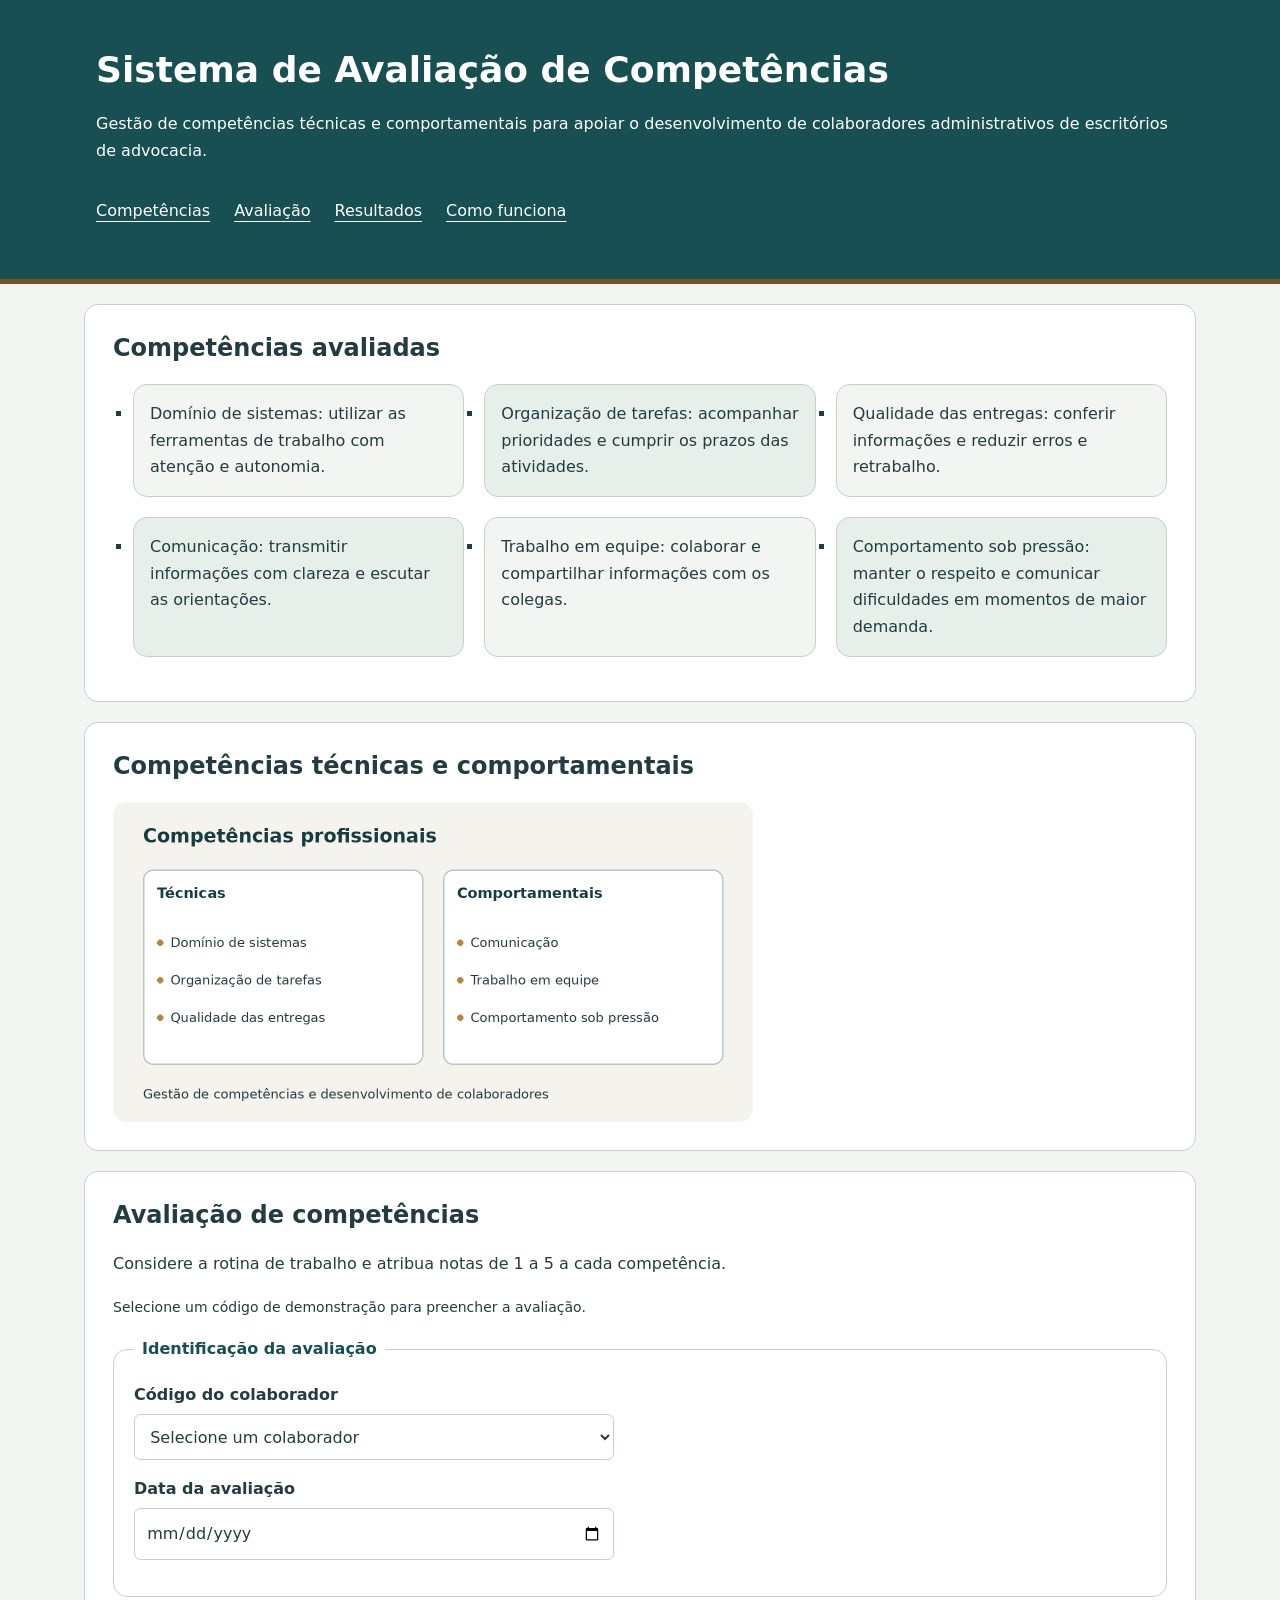
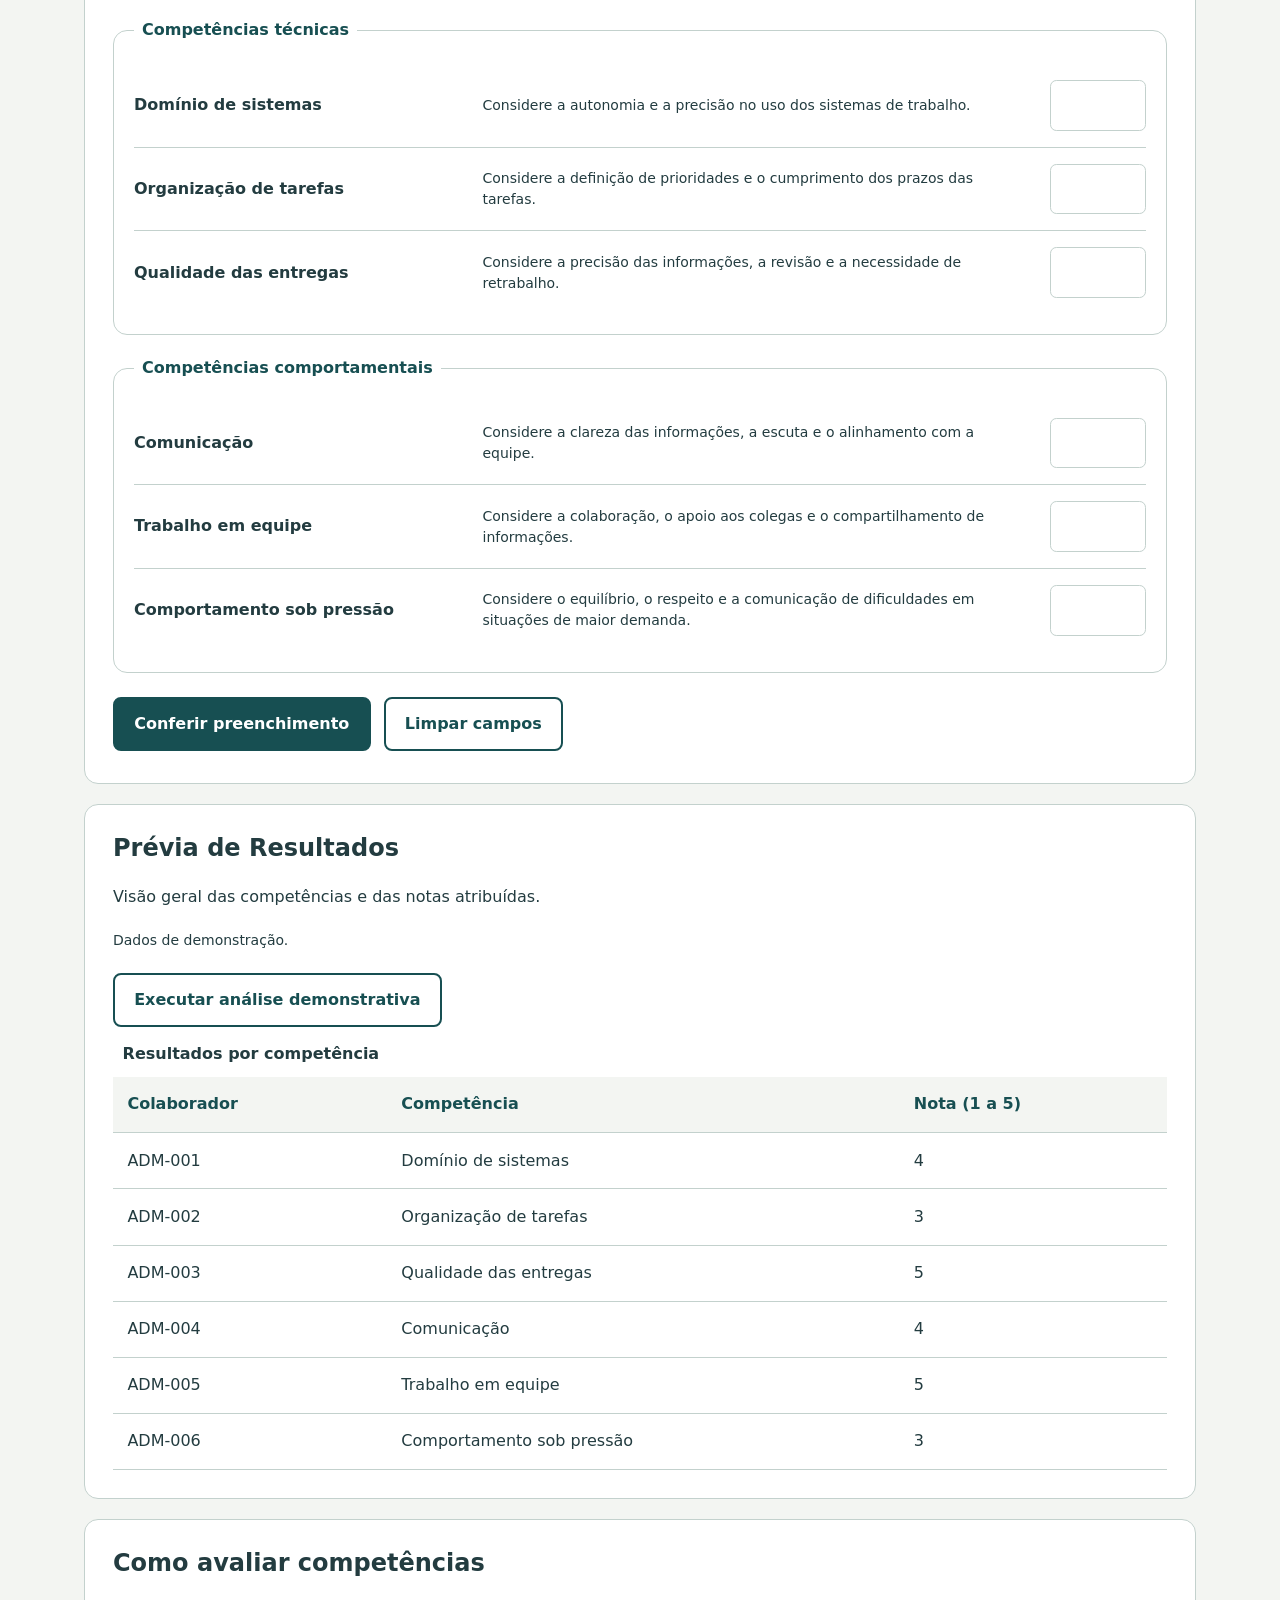
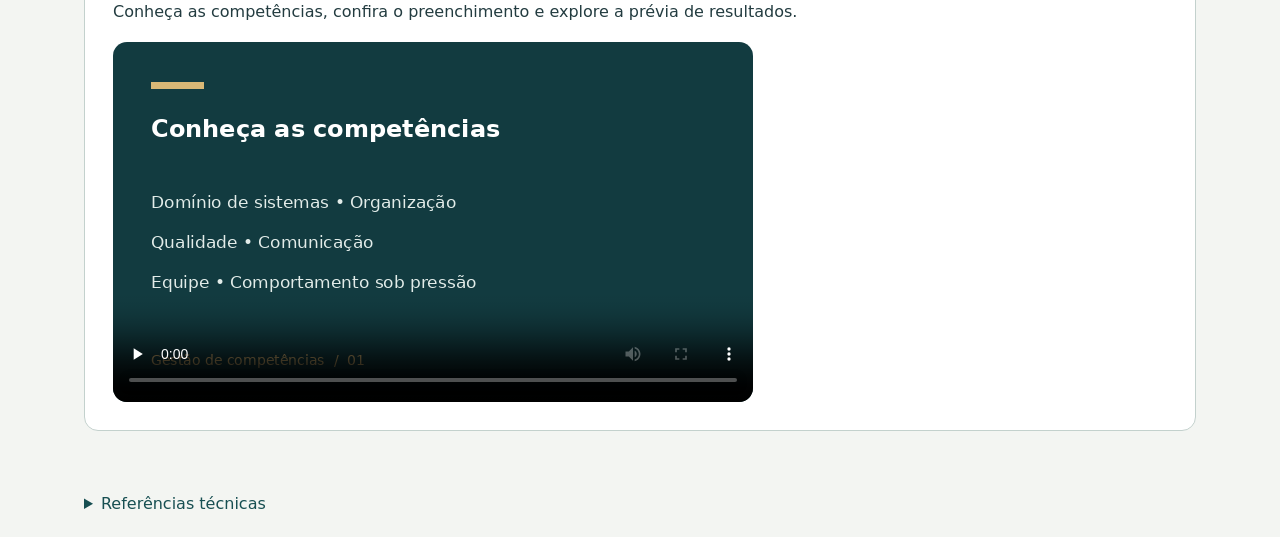
==== index.html @ 818491d1 "fix: executa analise somente ao clicar" ====
<!DOCTYPE html>
<html lang="pt-BR">
<head>
    <meta charset="UTF-8">
    <meta name="viewport" content="width=device-width, initial-scale=1.0">
    <link rel="stylesheet" href="css/reset.css">
    <link rel="stylesheet" href="css/style.css">
    <title>Sistema de Avaliação de Competências</title>
</head>
<body>
    <header id="cabecalho">
    <h1>Sistema de Avaliação de Competências</h1>
    <p>Gestão de competências técnicas e comportamentais para apoiar o desenvolvimento de colaboradores administrativos de escritórios de advocacia.</p>

        <nav class="navegacao" aria-label="Navegação principal">
            <a href="#competencias">Competências</a>
            <a href="#avaliacao">Avaliação</a>
            <a href="#resultados">Resultados</a>
            <a href="#apresentacao">Como funciona</a>
        </nav>
    </header>
    <main>
    <section id="competencias" class="card">
    <h2>Competências avaliadas</h2>
    <ul class="lista-competencias">
        <li>Domínio de sistemas: utilizar as ferramentas de trabalho com atenção e autonomia.</li>
        <li>Organização de tarefas: acompanhar prioridades e cumprir os prazos das atividades.</li>
        <li>Qualidade das entregas: conferir informações e reduzir erros e retrabalho.</li>
        <li>Comunicação: transmitir informações com clareza e escutar as orientações.</li>
        <li>Trabalho em equipe: colaborar e compartilhar informações com os colegas.</li>
        <li>Comportamento sob pressão: manter o respeito e comunicar dificuldades em momentos de maior demanda.</li>
    </ul>

    </section>
    <section id="visao-geral" class="card">
    <h2>Competências técnicas e comportamentais</h2>
    <img src="assets/images/competencias.png"
         alt="Quadro com dois grupos: competências técnicas — domínio de sistemas, organização de tarefas e qualidade das entregas; competências comportamentais — comunicação, trabalho em equipe e comportamento sob pressão."
         width="640" height="320">

    </section>
    <section id="avaliacao" class="card">
        <h2>Avaliação de competências</h2>
        <p>Considere a rotina de trabalho e atribua notas de 1 a 5 a cada competência.</p>
        <p><small>Selecione um código de demonstração para preencher a avaliação.</small></p>
        <form action="#avaliacao" method="get">
            <fieldset>
                <legend>Identificação da avaliação</legend>
                <p class="campo"><label for="codigo">Código do colaborador</label>
                <select id="codigo" name="codigo" required>
                    <option value="" selected disabled>Selecione um colaborador</option>
                    <option value="ADM-001">ADM-001</option>
                    <option value="ADM-002">ADM-002</option>
                    <option value="ADM-003">ADM-003</option>
                    <option value="ADM-004">ADM-004</option>
                    <option value="ADM-005">ADM-005</option>
                    <option value="ADM-006">ADM-006</option>
                </select></p>
                <p class="campo"><label for="data">Data da avaliação</label>
                <input type="date" id="data" name="data" required></p>
            </fieldset>
            <fieldset>
                <legend>Competências técnicas</legend>
                <div class="competencia-linha">
                    <label for="sistemas">Domínio de sistemas</label>
                    <small id="sistemas-descricao" class="competencia-descricao">Considere a autonomia e a precisão no uso dos sistemas de trabalho.</small>
                    <input type="number" id="sistemas" name="sistemas" min="1" max="5" step="1" aria-describedby="sistemas-descricao" required>
                </div>
                <div class="competencia-linha">
                    <label for="organizacao">Organização de tarefas</label>
                    <small id="organizacao-descricao" class="competencia-descricao">Considere a definição de prioridades e o cumprimento dos prazos das tarefas.</small>
                    <input type="number" id="organizacao" name="organizacao" min="1" max="5" step="1" aria-describedby="organizacao-descricao" required>
                </div>
                <div class="competencia-linha">
                    <label for="qualidade">Qualidade das entregas</label>
                    <small id="qualidade-descricao" class="competencia-descricao">Considere a precisão das informações, a revisão e a necessidade de retrabalho.</small>
                    <input type="number" id="qualidade" name="qualidade" min="1" max="5" step="1" aria-describedby="qualidade-descricao" required>
                </div>
            </fieldset>
            <fieldset>
                <legend>Competências comportamentais</legend>
                <div class="competencia-linha">
                    <label for="comunicacao">Comunicação</label>
                    <small id="comunicacao-descricao" class="competencia-descricao">Considere a clareza das informações, a escuta e o alinhamento com a equipe.</small>
                    <input type="number" id="comunicacao" name="comunicacao" min="1" max="5" step="1" aria-describedby="comunicacao-descricao" required>
                </div>
                <div class="competencia-linha">
                    <label for="equipe">Trabalho em equipe</label>
                    <small id="equipe-descricao" class="competencia-descricao">Considere a colaboração, o apoio aos colegas e o compartilhamento de informações.</small>
                    <input type="number" id="equipe" name="equipe" min="1" max="5" step="1" aria-describedby="equipe-descricao" required>
                </div>
                <div class="competencia-linha">
                    <label for="pressao">Comportamento sob pressão</label>
                    <small id="pressao-descricao" class="competencia-descricao">Considere o equilíbrio, o respeito e a comunicação de dificuldades em situações de maior demanda.</small>
                    <input type="number" id="pressao" name="pressao" min="1" max="5" step="1" aria-describedby="pressao-descricao" required>
                </div>
            </fieldset>
            <button type="submit" class="botao">Conferir preenchimento</button>
            <button type="reset" class="botao botao-secundario">Limpar campos</button>
        </form>
    </section>
    <section id="resultados" class="card">
    <h2>Prévia de Resultados</h2>
    <p>Visão geral das competências e das notas atribuídas.</p>
    <p><small>Dados de demonstração.</small></p>
    <button type="button" id="executar-analise" class="botao botao-secundario">Executar análise demonstrativa</button>
    <div class="tabela-container">
    <table>
        <caption>Resultados por competência</caption>
        <thead>
            <tr>
                <th scope="col">Colaborador</th>
                <th scope="col">Competência</th>
                <th scope="col">Nota (1 a 5)</th>
            </tr>
        </thead>
        <tbody>
            <tr><td>ADM-001</td><td>Domínio de sistemas</td><td>4</td></tr>
            <tr><td>ADM-002</td><td>Organização de tarefas</td><td>3</td></tr>
            <tr><td>ADM-003</td><td>Qualidade das entregas</td><td>5</td></tr>
            <tr><td>ADM-004</td><td>Comunicação</td><td>4</td></tr>
            <tr><td>ADM-005</td><td>Trabalho em equipe</td><td>5</td></tr>
            <tr><td>ADM-006</td><td>Comportamento sob pressão</td><td>3</td></tr>
        </tbody>
    </table>
    </div>

    </section>
    <section id="apresentacao" class="card">
        <h2>Como avaliar competências</h2>
        <p>Conheça as competências, confira o preenchimento e explore a prévia de resultados.</p>
        <!-- WebM/VP9 prioriza compressão eficiente; MP4/H.264 amplia a compatibilidade. -->
        <!-- preload="none": o vídeo está abaixo do conteúdo principal e só deve baixar ao iniciar a reprodução. -->
        <video controls preload="none" poster="assets/images/apresentacao-poster.png" width="640" height="360">
            <source src="assets/media/apresentacao.webm" type="video/webm">
            <source src="assets/media/apresentacao.mp4" type="video/mp4">
            <track kind="captions" src="assets/captions/apresentacao.vtt" srclang="pt-BR" label="Português" default>
            Seu navegador não reproduz este vídeo. <a href="assets/media/apresentacao.mp4">Baixe a apresentação em MP4</a>.
        </video>
    </section>
    </main>
    <footer>
    <details>
        <summary>Referências técnicas</summary>
        <p><a href="https://developer.mozilla.org/pt-BR/docs/Web/HTML" target="_blank" rel="noopener noreferrer">Documentação HTML — MDN (abre em nova aba)</a></p>
    </details>
    </footer>
    <script src="js/logica.js" defer></script>
</body>
</html>
---- css/style.css ----
:root {
    --cor-fundo: #f3f5f2;
    --cor-superficie: #ffffff;
    --cor-texto: #233c40;
    --cor-primaria: #174f52;
    --cor-destaque: #755322;
    --cor-borda: #c3d1cd;
    --espaco: 1.25rem;
    --raio: 0.875rem;
}

/* rem respeita o tamanho de texto configurado no navegador. */
body {
    color: var(--cor-texto);
    background: var(--cor-fundo);
    font-family: system-ui, sans-serif;
    font-size: 1rem;
    line-height: 1.65;
}

#cabecalho {
    padding: 3rem var(--espaco);
    color: var(--cor-superficie);
    background: var(--cor-primaria);
    border-bottom: 0.35rem solid var(--cor-destaque);
}

/* O filho direto limita a largura apenas dos textos do cabeçalho. */
#cabecalho > h1,
#cabecalho > p {
    max-width: 68rem;
    margin: 0 auto var(--espaco);
}

h1 {
    font-size: 2.25rem;
    line-height: 1.2;
}

h2 {
    margin-top: 0;
    font-size: 1.5rem;
    line-height: 1.3;
}

main,
footer {
    max-width: 72rem;
    margin: 0 auto;
    padding: var(--espaco);
}

.card {
    margin: 0 0 var(--espaco);
    padding: 1.75rem;
    border: 1px solid var(--cor-borda);
    border-radius: var(--raio);
    background: var(--cor-superficie);
}

.lista-competencias {
    padding-left: 1.4rem;
    list-style-type: square;
}

.lista-competencias li {
    margin-bottom: 0.75rem;
}

img,
video {
    display: block;
    max-width: 100%;
    height: auto;
    border-radius: var(--raio);
}

fieldset {
    min-width: 0;
    margin: 0 0 var(--espaco);
    padding: var(--espaco);
    border: 1px solid var(--cor-borda);
    border-radius: var(--raio);
}

legend {
    padding: 0 0.5rem;
    color: var(--cor-primaria);
    font-weight: 700;
}

.campo {
    margin: 0 0 1rem;
}

label {
    display: block;
    margin-bottom: 0.35rem;
    font-weight: 600;
}

input,
select {
    display: block;
    width: 100%;
    max-width: 30rem;
    padding: 0.7rem;
    border: 1px solid var(--cor-borda);
    border-radius: 0.4rem;
    color: var(--cor-texto);
    background: var(--cor-superficie);
    font: inherit;
}

.botao {
    margin: 0.25rem 0.5rem 0.25rem 0;
    padding: 0.75rem 1.2rem;
    border: 2px solid var(--cor-primaria);
    border-radius: 0.5rem;
    color: var(--cor-superficie);
    background: var(--cor-primaria);
    font: inherit;
    font-weight: 600;
    cursor: pointer;
}

.botao-secundario {
    color: var(--cor-primaria);
    background: var(--cor-superficie);
}

:focus-visible {
    outline: 3px solid var(--cor-destaque);
    outline-offset: 3px;
}

.tabela-container {
    overflow-x: auto;
}

table {
    width: 100%;
    border-collapse: collapse;
}

caption {
    padding: 0.6rem;
    text-align: left;
    font-weight: 700;
}

th,
td {
    padding: 0.9rem;
    border-bottom: 1px solid var(--cor-borda);
    text-align: left;
}

th {
    color: var(--cor-primaria);
    background: var(--cor-fundo);
}

a:link {
    color: var(--cor-primaria);
}

a:visited {
    color: #614078;
}

a:hover {
    color: var(--cor-destaque);
    text-decoration-thickness: 0.15rem;
}

a:active {
    color: #7e2e27;
}

small {
    font-size: 0.875rem;
}

summary {
    cursor: pointer;
    color: var(--cor-primaria);
}

.navegacao {
    display: flex;
    flex-wrap: wrap;
    gap: 0.5rem 1.5rem;
    max-width: 68rem;
    margin: 1.75rem auto 0;
}

.navegacao a {
    padding: 0.4rem 0;
    text-underline-offset: 0.3rem;
}

/* Estados próprios preservam o contraste sobre o cabeçalho escuro. */
.navegacao a:link,
.navegacao a:visited {
    color: #ffffff;
}

.navegacao a:hover,
.navegacao a:focus-visible {
    color: #f3d6a1;
}

.navegacao a:active {
    color: #e9bc71;
}

.lista-competencias {
    display: grid;
    grid-template-columns: repeat(auto-fit, minmax(min(100%, 16rem), 1fr));
    gap: var(--espaco);
    padding-left: 1.25rem;
}

.lista-competencias li {
    margin: 0;
    padding: 1rem;
    border: 1px solid var(--cor-borda);
    border-radius: var(--raio);
    background: var(--cor-fundo);
}

/* A alternância distingue os itens sem atribuir significado à posição. */
.lista-competencias li:nth-child(even) {
    background: #e7efeb;
}

.competencia-linha {
    display: grid;
    grid-template-columns: minmax(0, 1.2fr) minmax(0, 2fr) minmax(5rem, 6rem);
    align-items: center;
    gap: 0.75rem 1.25rem;
    padding: 1rem 0;
    border-bottom: 1px solid var(--cor-borda);
}

.competencia-linha:last-child {
    border-bottom: 0;
}

.competencia-linha label {
    margin: 0;
}

.competencia-descricao {
    line-height: 1.5;
}

@media (max-width: 42rem) {
    .competencia-linha {
        grid-template-columns: minmax(0, 1fr) 5rem;
    }

    .competencia-linha label {
        grid-column: 1;
        grid-row: 1;
    }

    .competencia-descricao {
        grid-column: 1;
        grid-row: 2;
    }

    .competencia-linha input {
        grid-column: 2;
        grid-row: 1 / span 2;
    }
}
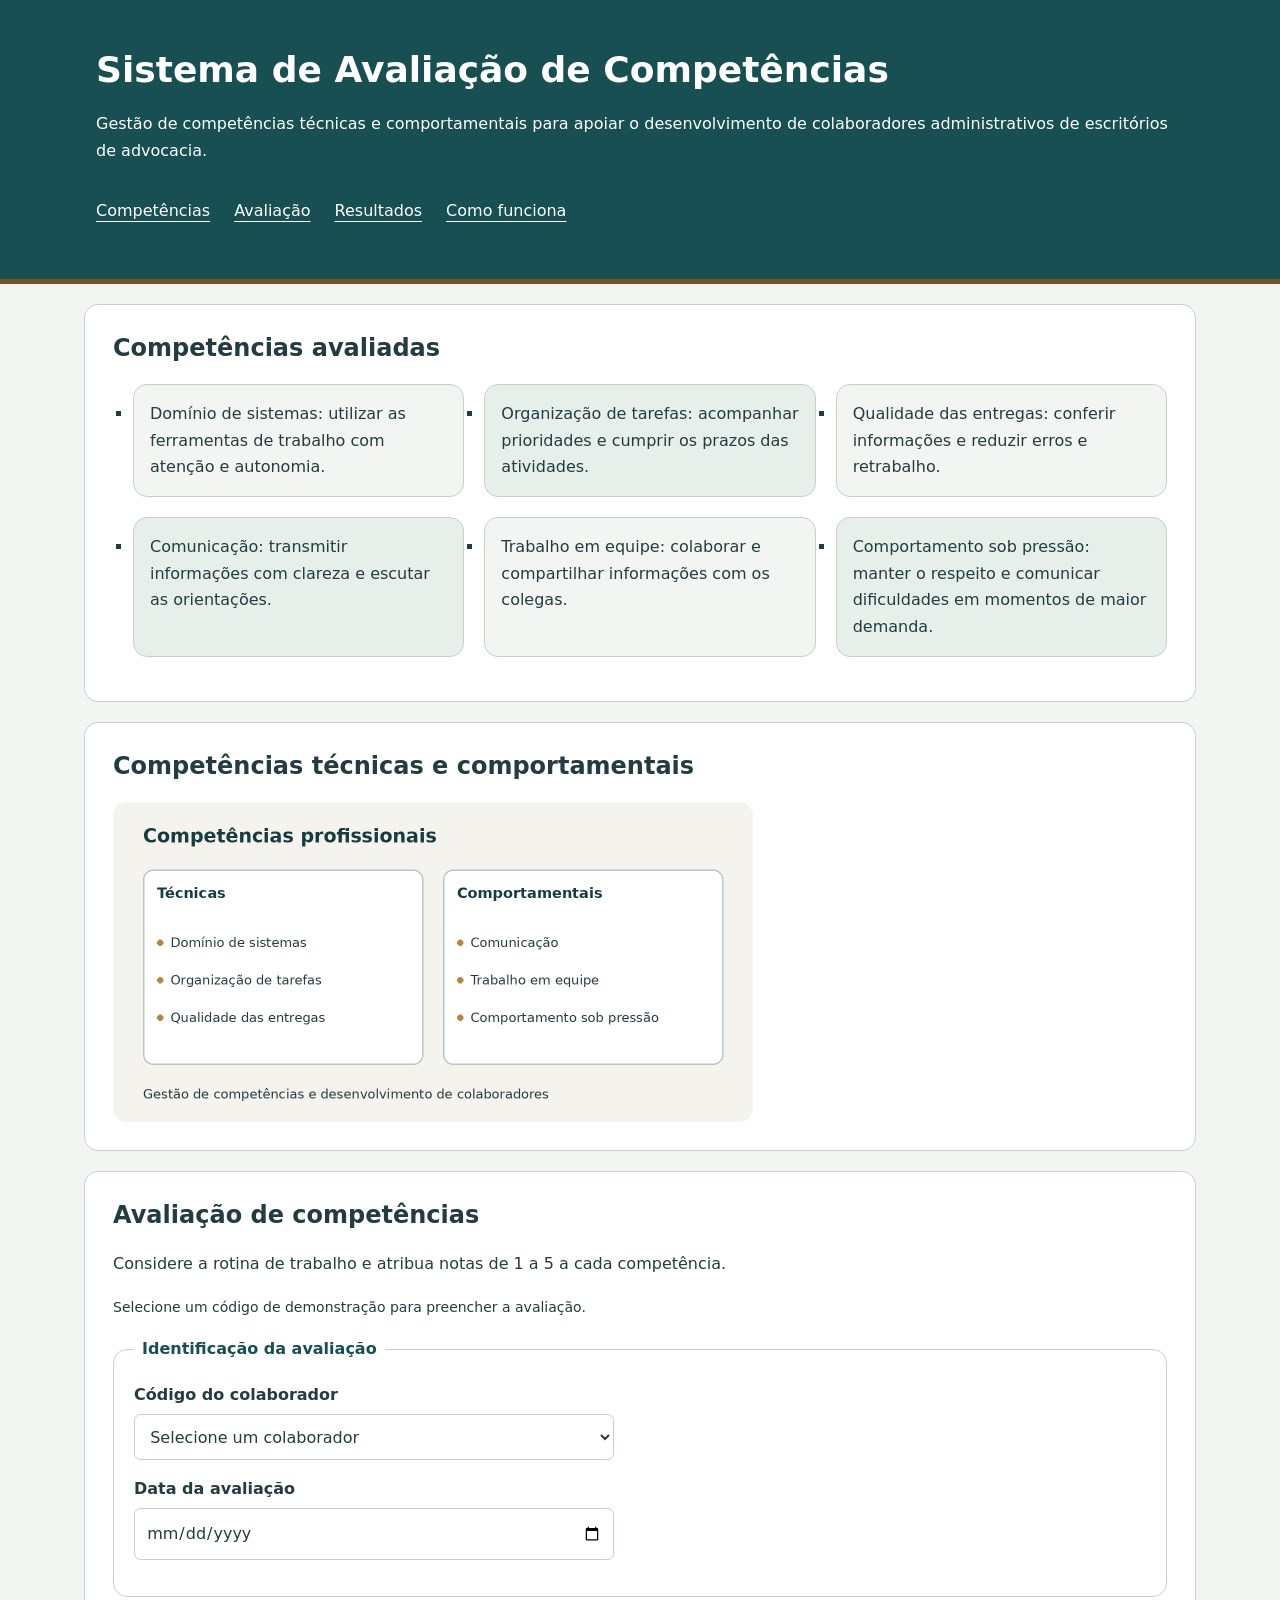
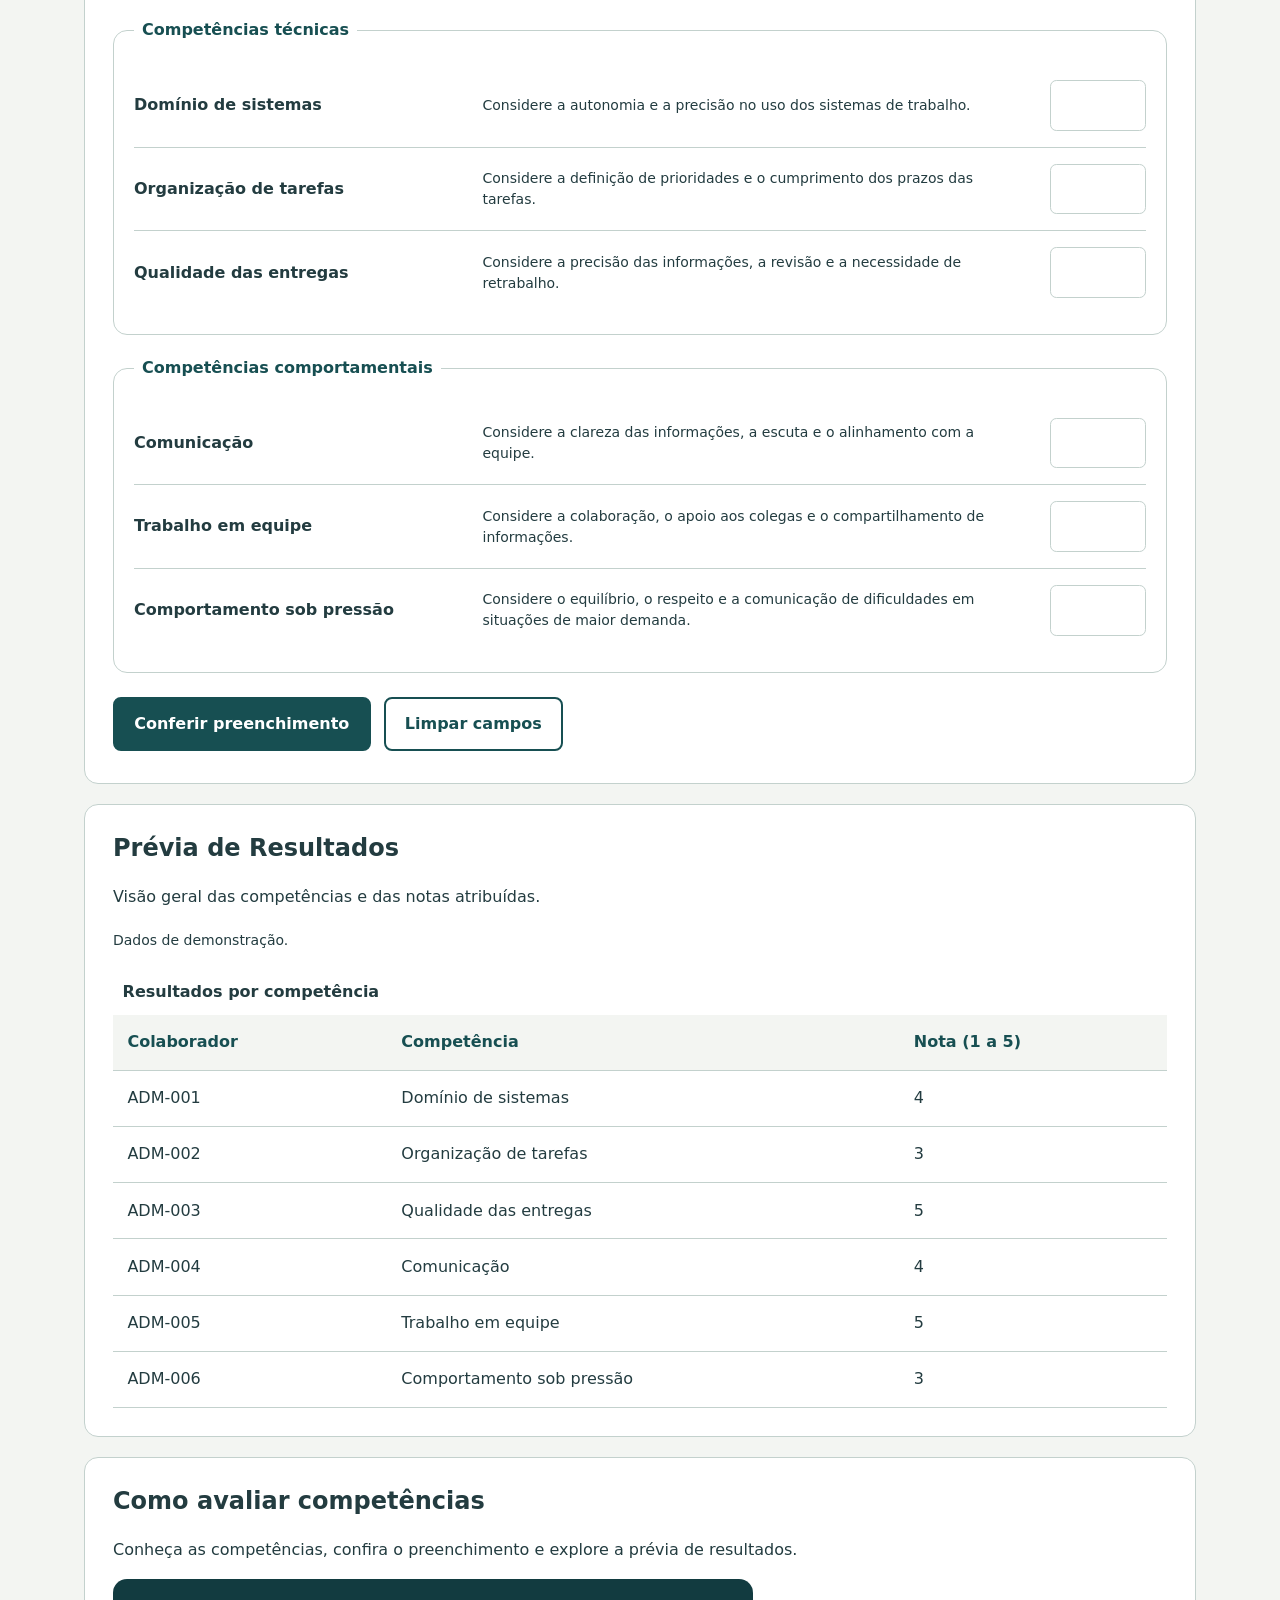
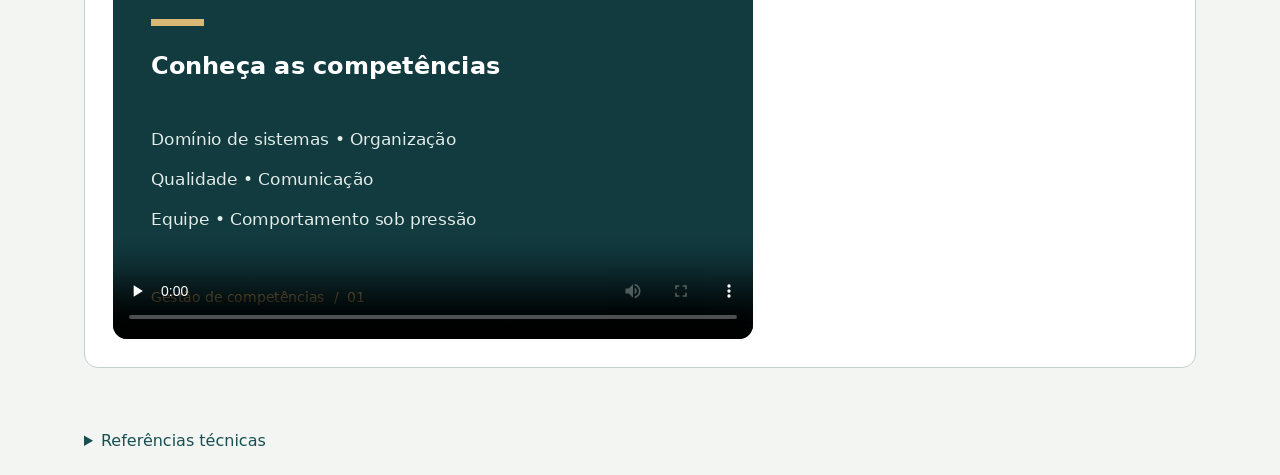
==== commit 34c6b346: "Merge pull request #9 from elisreginavieiravital/feature/formulario-competencias feat: melhora formu" ====
--- a/index.html
+++ b/index.html
@@ -103,7 +103,6 @@
     <h2>Prévia de Resultados</h2>
     <p>Visão geral das competências e das notas atribuídas.</p>
     <p><small>Dados de demonstração.</small></p>
-    <button type="button" id="executar-analise" class="botao botao-secundario">Executar análise demonstrativa</button>
     <div class="tabela-container">
     <table>
         <caption>Resultados por competência</caption>
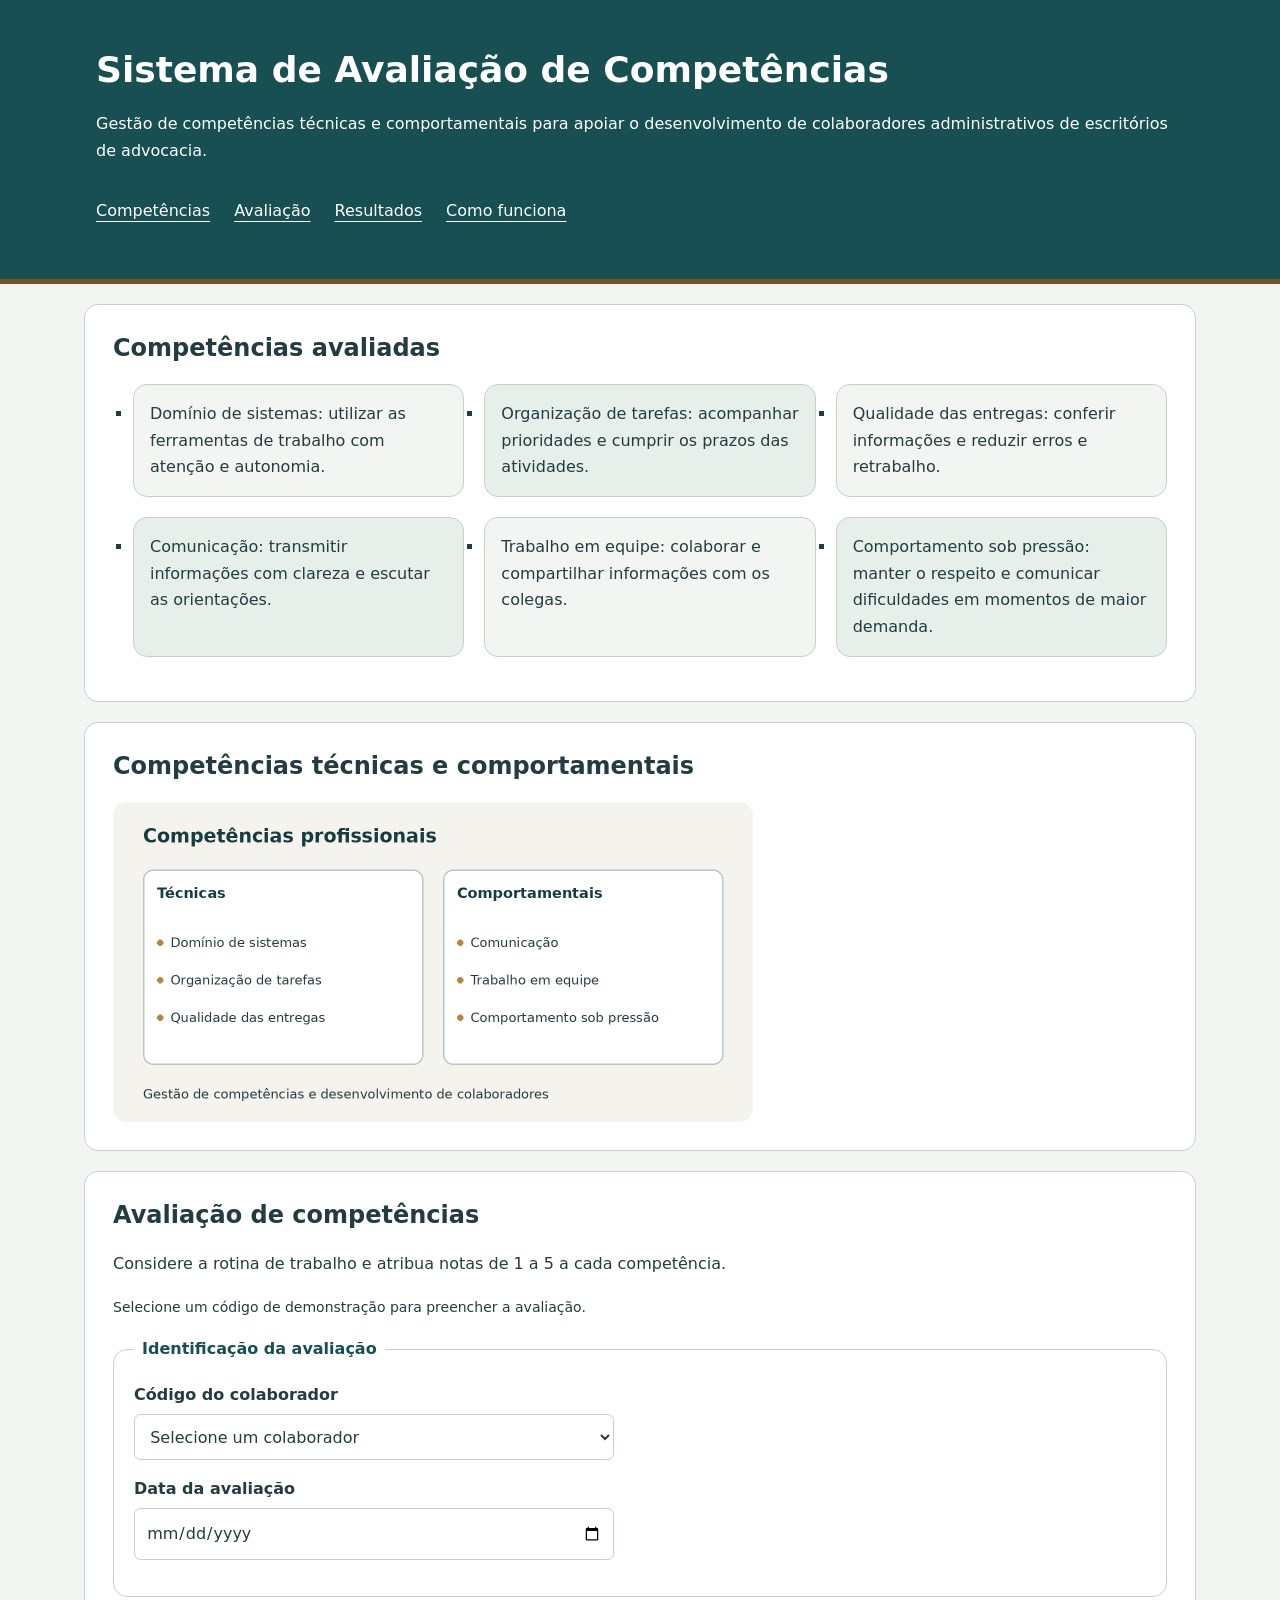
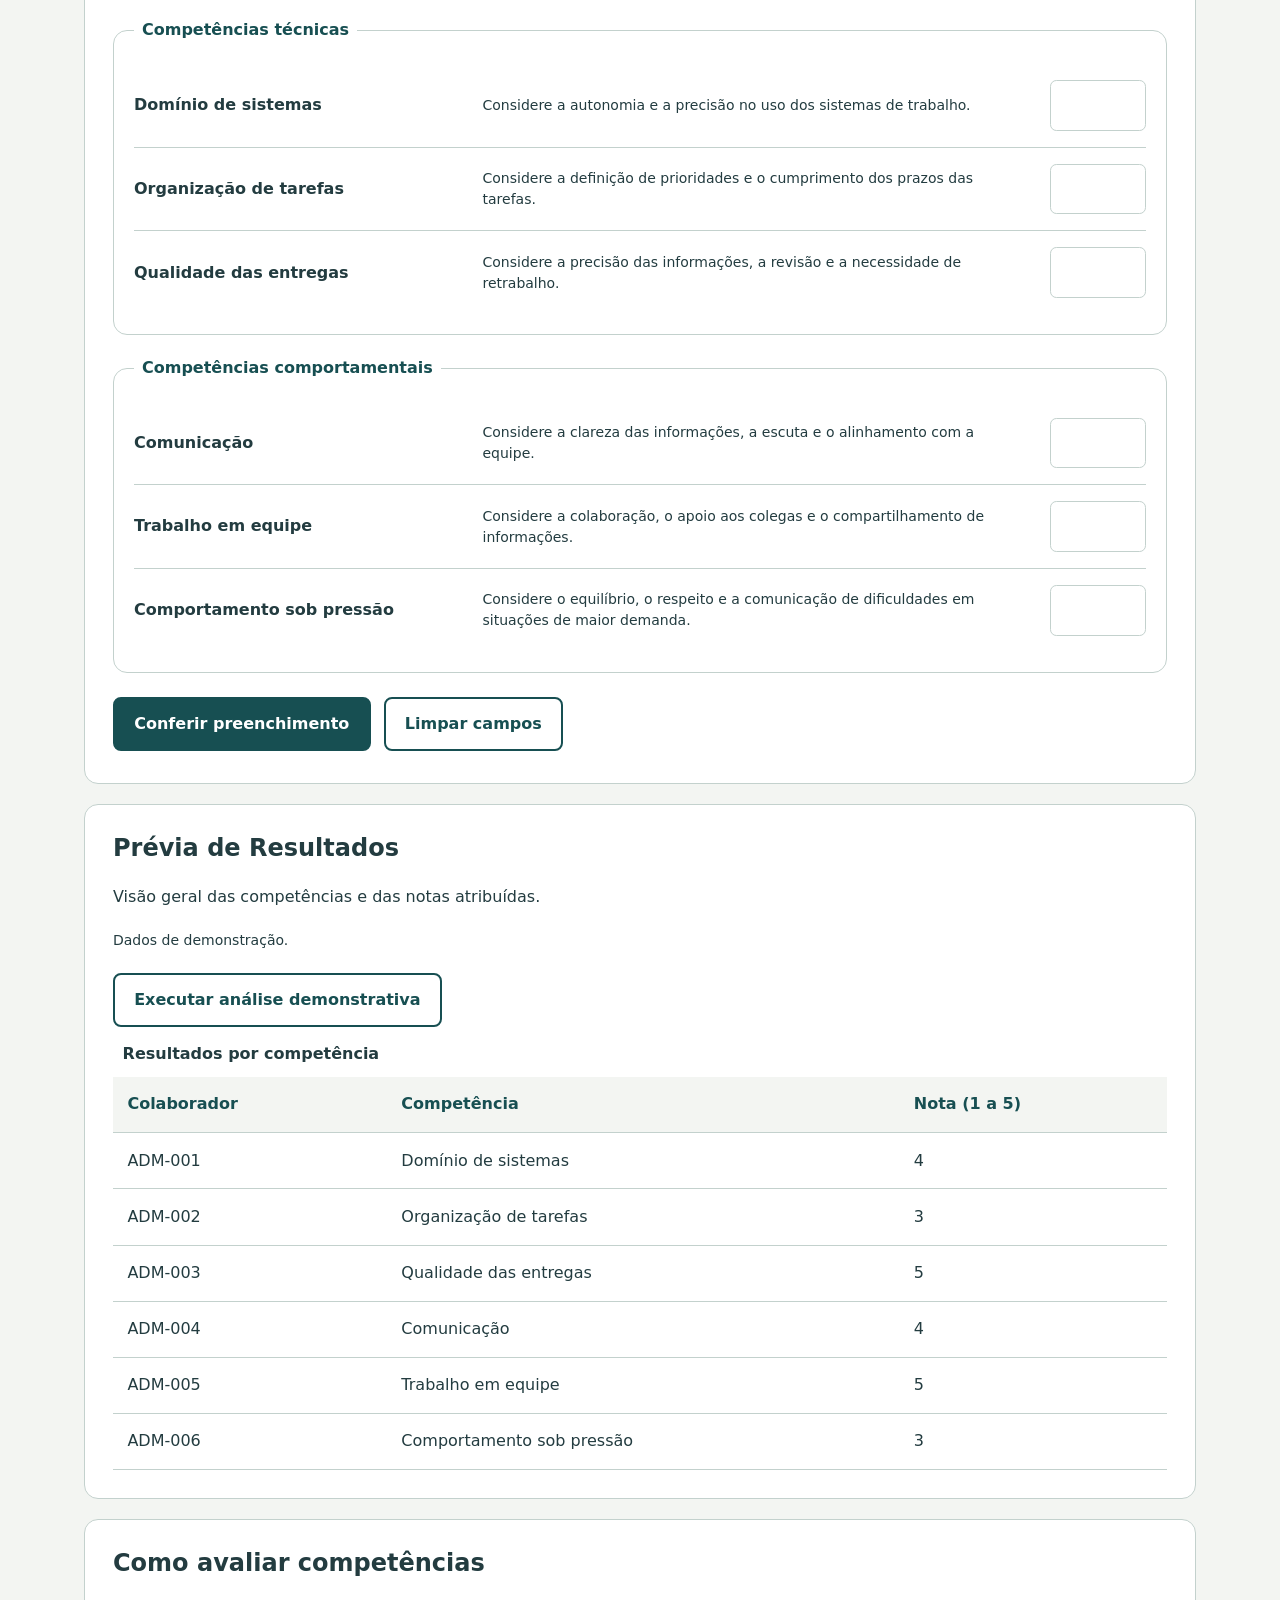
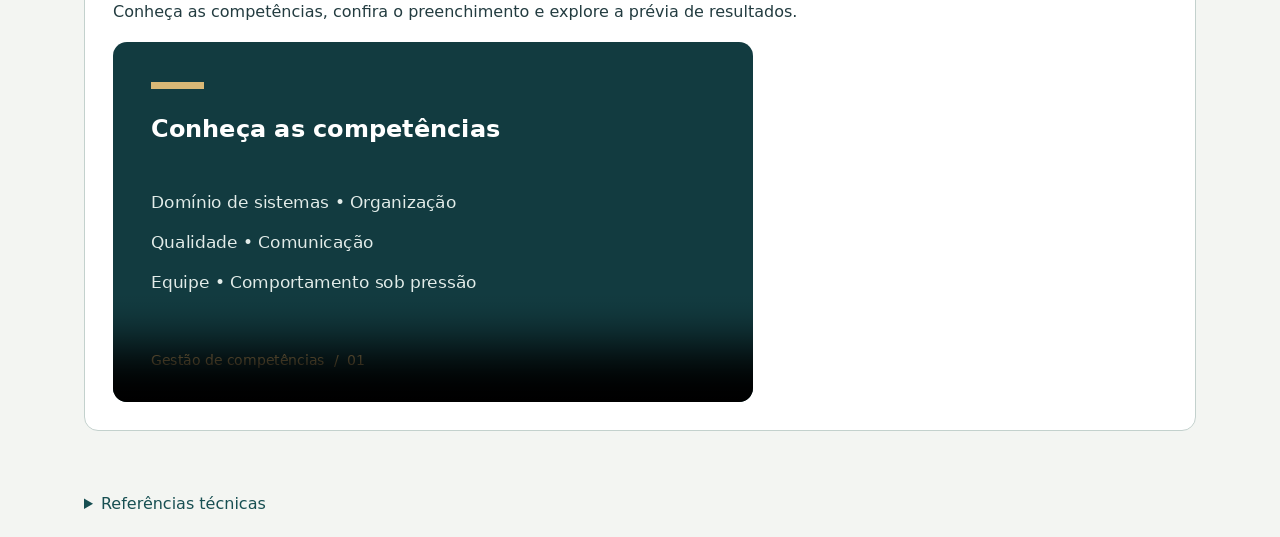
==== commit ffe208e7: "Merge pull request #10 from elisreginavieiravital/fix/analise-sob-demanda fix: executa análise somen" ====
--- a/index.html
+++ b/index.html
@@ -103,6 +103,7 @@
     <h2>Prévia de Resultados</h2>
     <p>Visão geral das competências e das notas atribuídas.</p>
     <p><small>Dados de demonstração.</small></p>
+    <button type="button" id="executar-analise" class="botao botao-secundario">Executar análise demonstrativa</button>
     <div class="tabela-container">
     <table>
         <caption>Resultados por competência</caption>
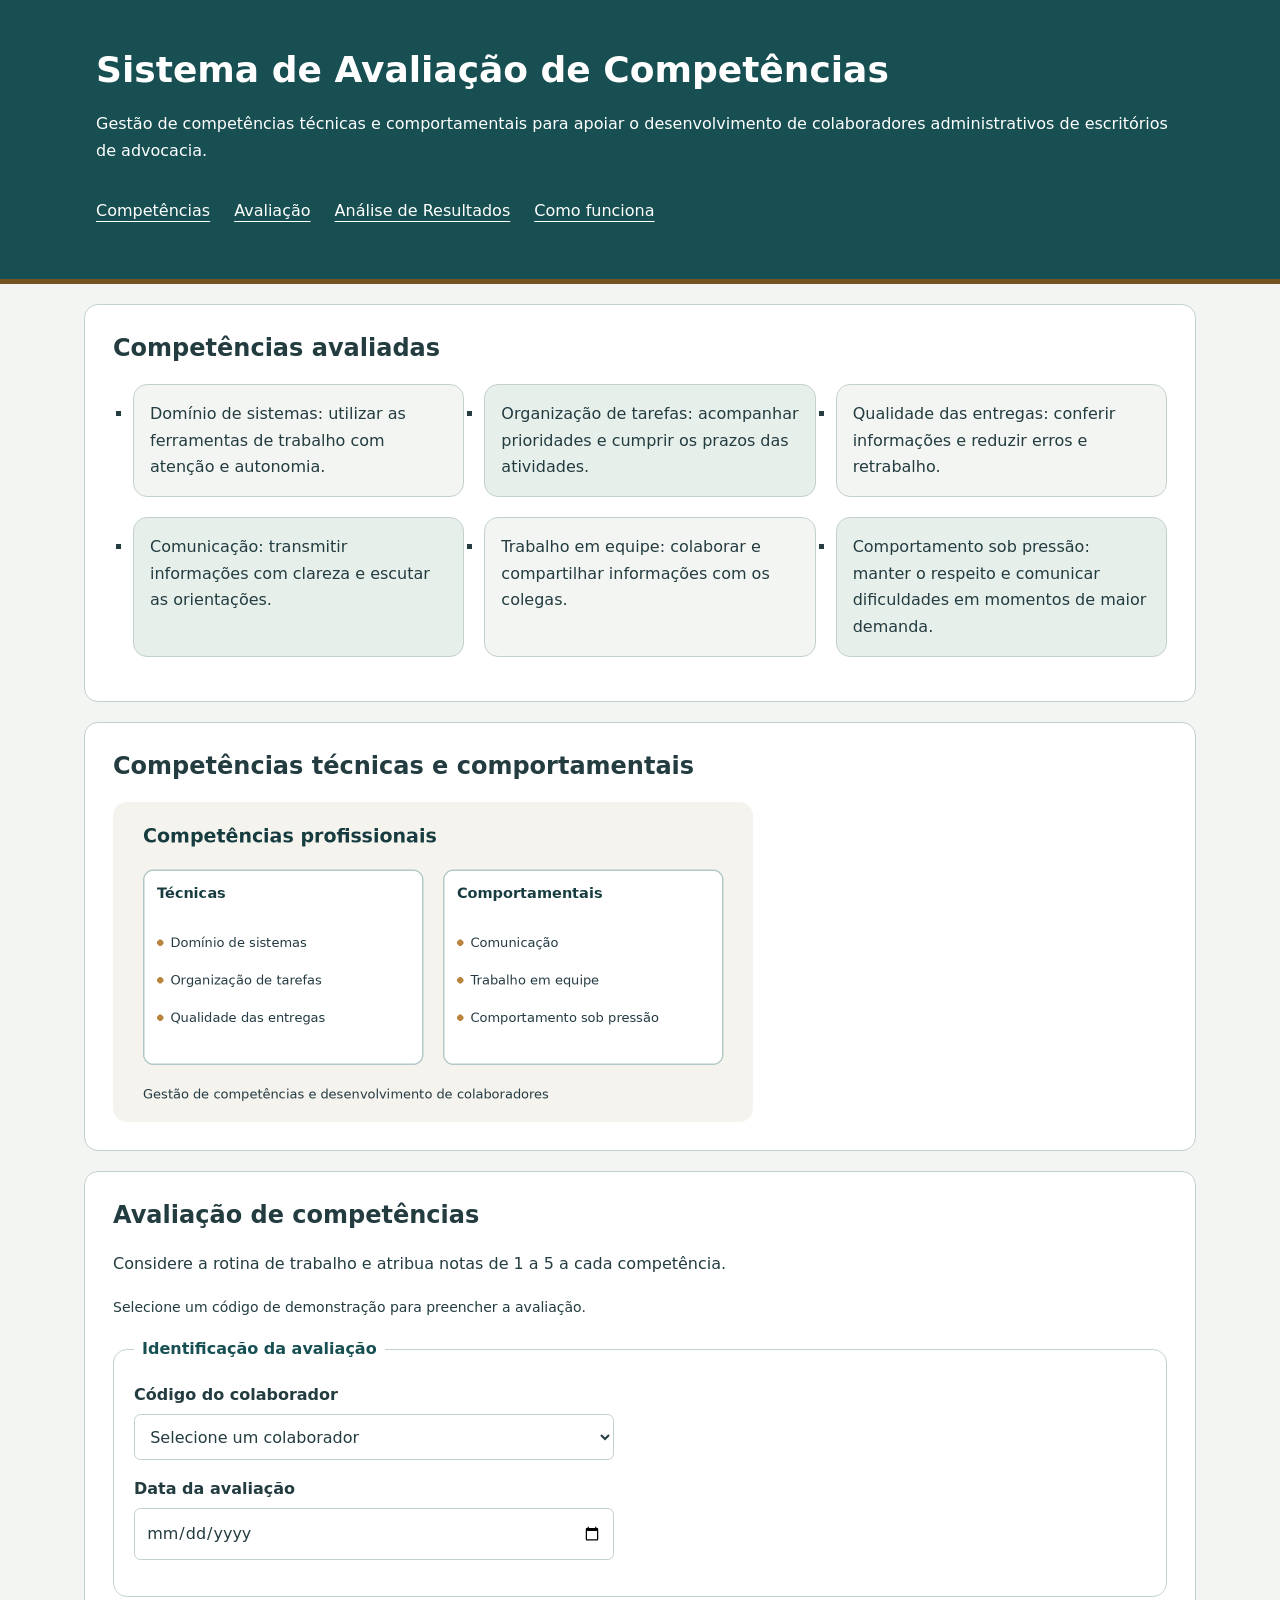
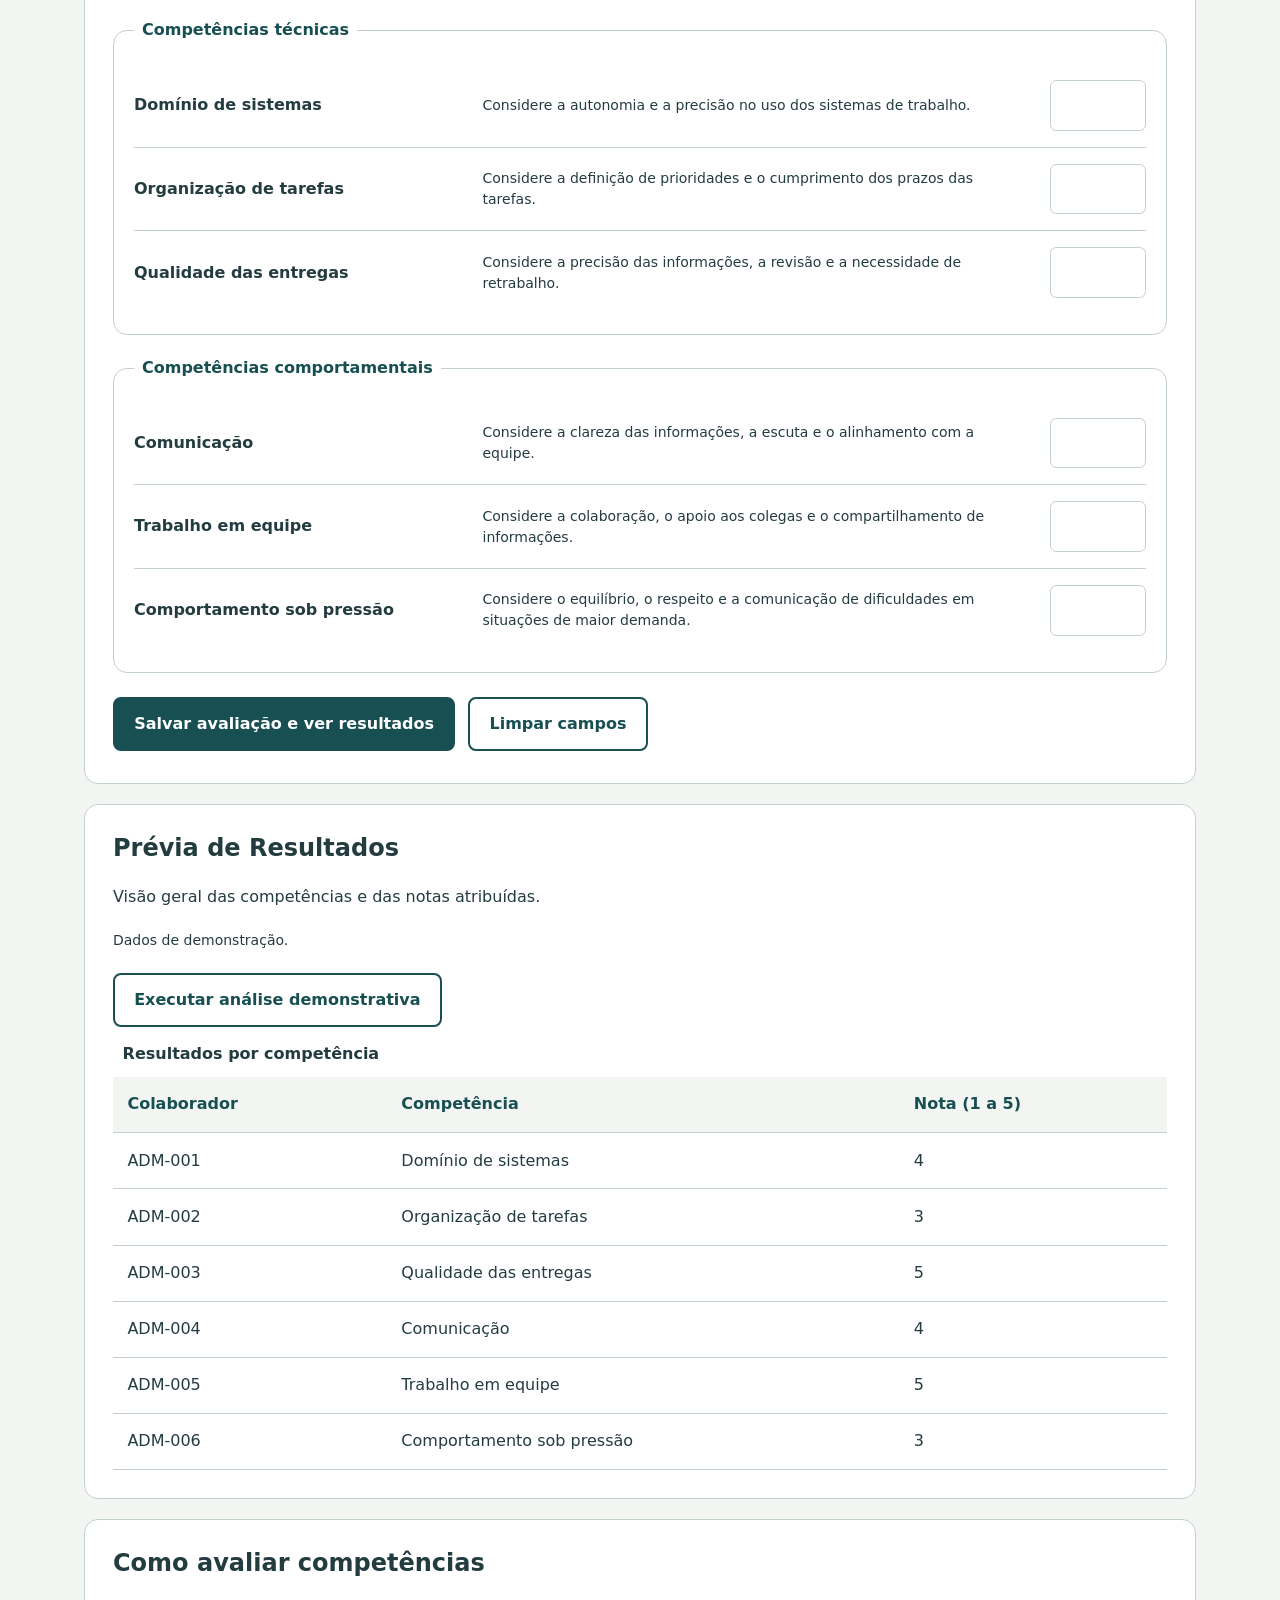
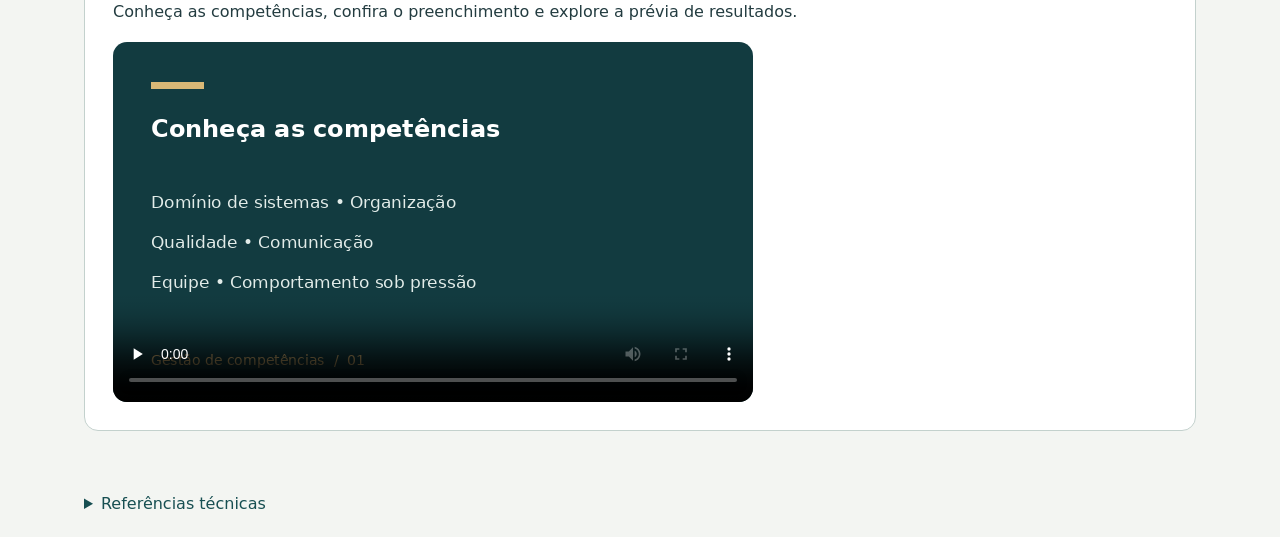
==== commit 0b6385b1: "feat: adiciona analise de resultados com armazenamento local" ====
--- a/index.html
+++ b/index.html
@@ -15,7 +15,7 @@
         <nav class="navegacao" aria-label="Navegação principal">
             <a href="#competencias">Competências</a>
             <a href="#avaliacao">Avaliação</a>
-            <a href="#resultados">Resultados</a>
+            <a href="resultados.html">Análise de Resultados</a>
             <a href="#apresentacao">Como funciona</a>
         </nav>
     </header>
@@ -43,7 +43,7 @@
         <h2>Avaliação de competências</h2>
         <p>Considere a rotina de trabalho e atribua notas de 1 a 5 a cada competência.</p>
         <p><small>Selecione um código de demonstração para preencher a avaliação.</small></p>
-        <form action="#avaliacao" method="get">
+        <form id="form-avaliacao" action="resultados.html" method="get">
             <fieldset>
                 <legend>Identificação da avaliação</legend>
                 <p class="campo"><label for="codigo">Código do colaborador</label>
@@ -95,8 +95,9 @@
                     <input type="number" id="pressao" name="pressao" min="1" max="5" step="1" aria-describedby="pressao-descricao" required>
                 </div>
             </fieldset>
-            <button type="submit" class="botao">Conferir preenchimento</button>
+            <button type="submit" class="botao">Salvar avaliação e ver resultados</button>
             <button type="reset" class="botao botao-secundario">Limpar campos</button>
+            <p id="form-mensagem" role="alert" hidden></p>
         </form>
     </section>
     <section id="resultados" class="card">
@@ -145,6 +146,8 @@
         <p><a href="https://developer.mozilla.org/pt-BR/docs/Web/HTML" target="_blank" rel="noopener noreferrer">Documentação HTML — MDN (abre em nova aba)</a></p>
     </details>
     </footer>
+    <script src="js/avaliacoes.js" defer></script>
+    <script src="js/formulario.js" defer></script>
     <script src="js/logica.js" defer></script>
 </body>
 </html>
--- a/css/style.css
+++ b/css/style.css
@@ -276,3 +276,68 @@
         grid-row: 1 / span 2;
     }
 }
+
+[hidden] {
+    display: none;
+}
+
+h3 {
+    font-size: 1.2rem;
+}
+
+.resumo-medias {
+    display: grid;
+    grid-template-columns: repeat(auto-fit, minmax(min(100%, 13rem), 1fr));
+    gap: var(--espaco);
+    margin: 0 0 2rem;
+}
+
+.media-item {
+    padding: var(--espaco);
+    border: 1px solid var(--cor-borda);
+    border-radius: var(--raio);
+    background: var(--cor-fundo);
+}
+
+.media-item dd {
+    margin: 0.35rem 0 0;
+    color: var(--cor-primaria);
+    font-size: 1.8rem;
+    font-weight: 700;
+}
+
+.notas-competencias {
+    margin: 0;
+    padding: 0;
+    list-style-type: none;
+}
+
+.resultado-item {
+    margin-bottom: 1.5rem;
+}
+
+.resultado-cabecalho {
+    display: flex;
+    flex-wrap: wrap;
+    justify-content: space-between;
+    gap: 0.35rem 1rem;
+    margin-bottom: 0.5rem;
+}
+
+.barra-trilha {
+    height: 0.75rem;
+    overflow: hidden;
+    border-radius: 1rem;
+    background: #e1e9e5;
+}
+
+.barra-preenchimento {
+    height: 100%;
+    background: var(--cor-primaria);
+}
+
+.nota-1 { width: 20%; }
+.nota-2 { width: 40%; }
+.nota-3 { width: 60%; }
+.nota-4 { width: 80%; }
+.nota-5 { width: 100%; }
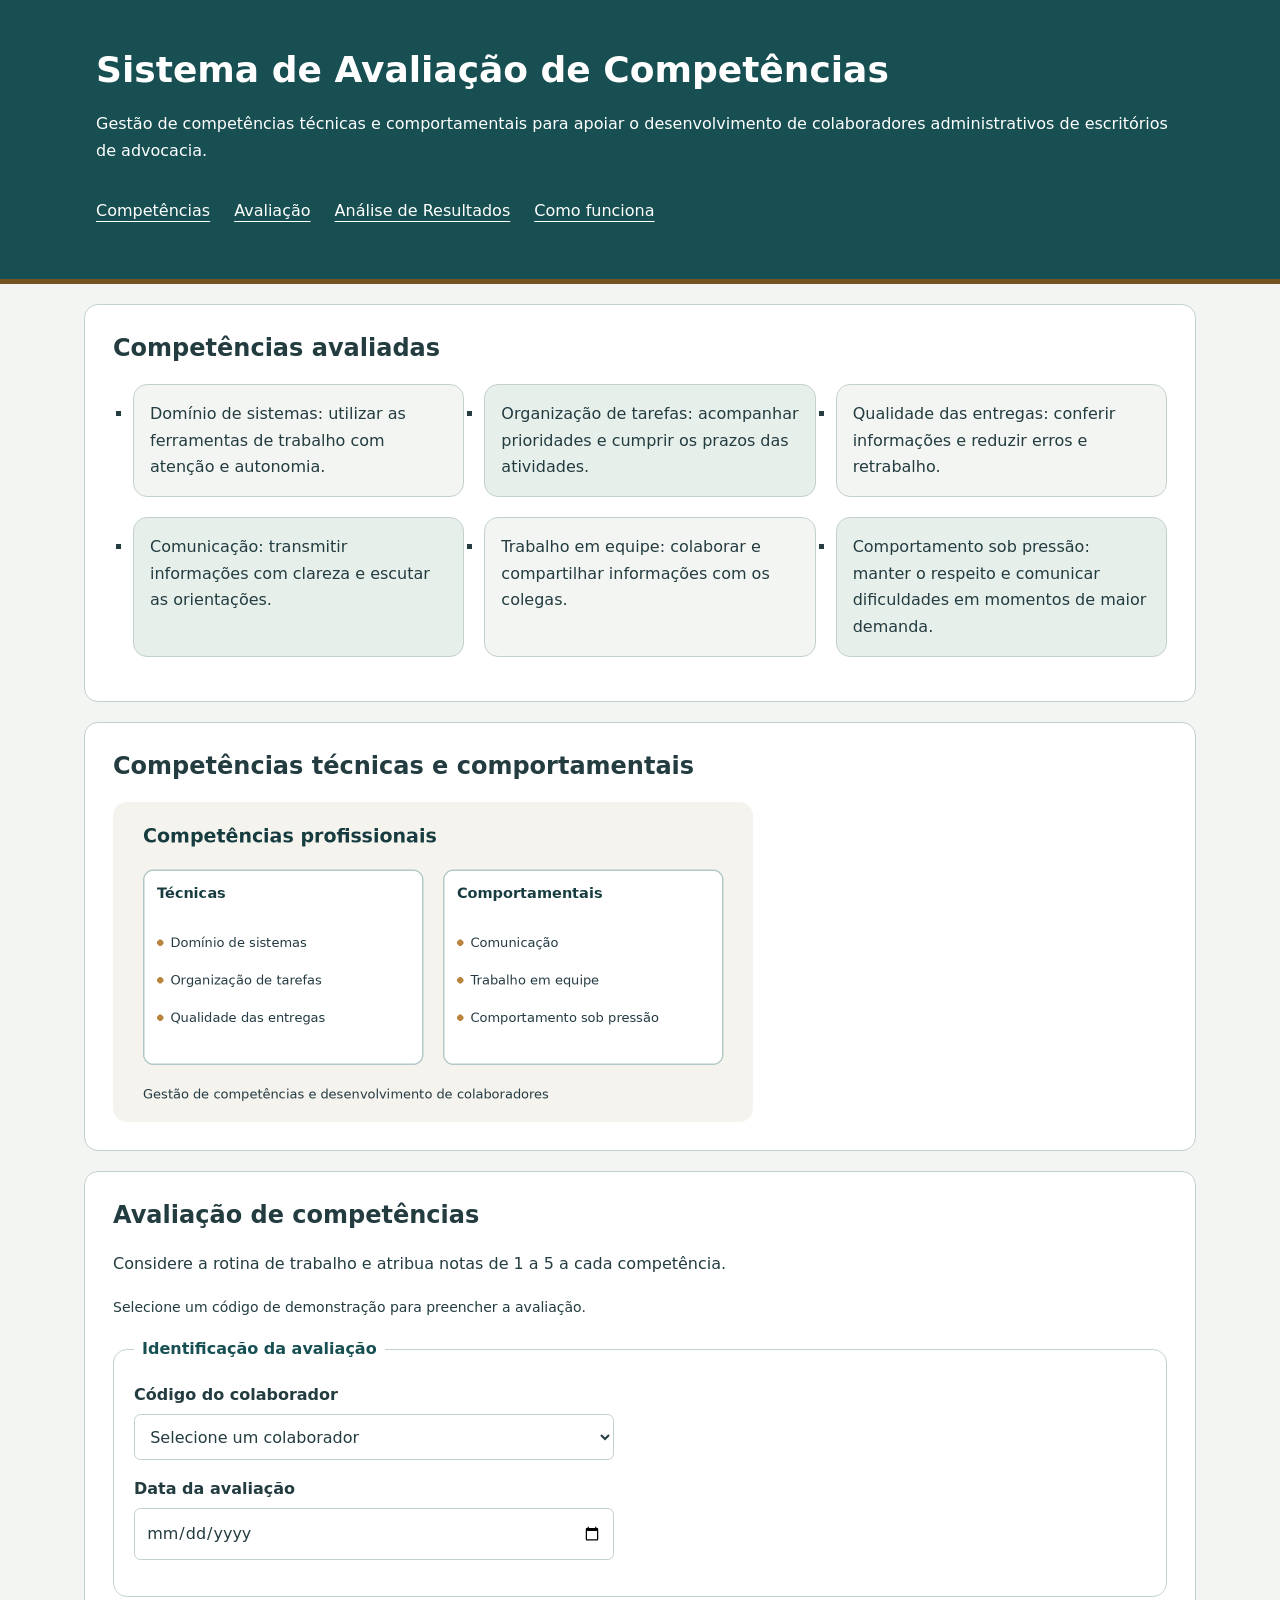
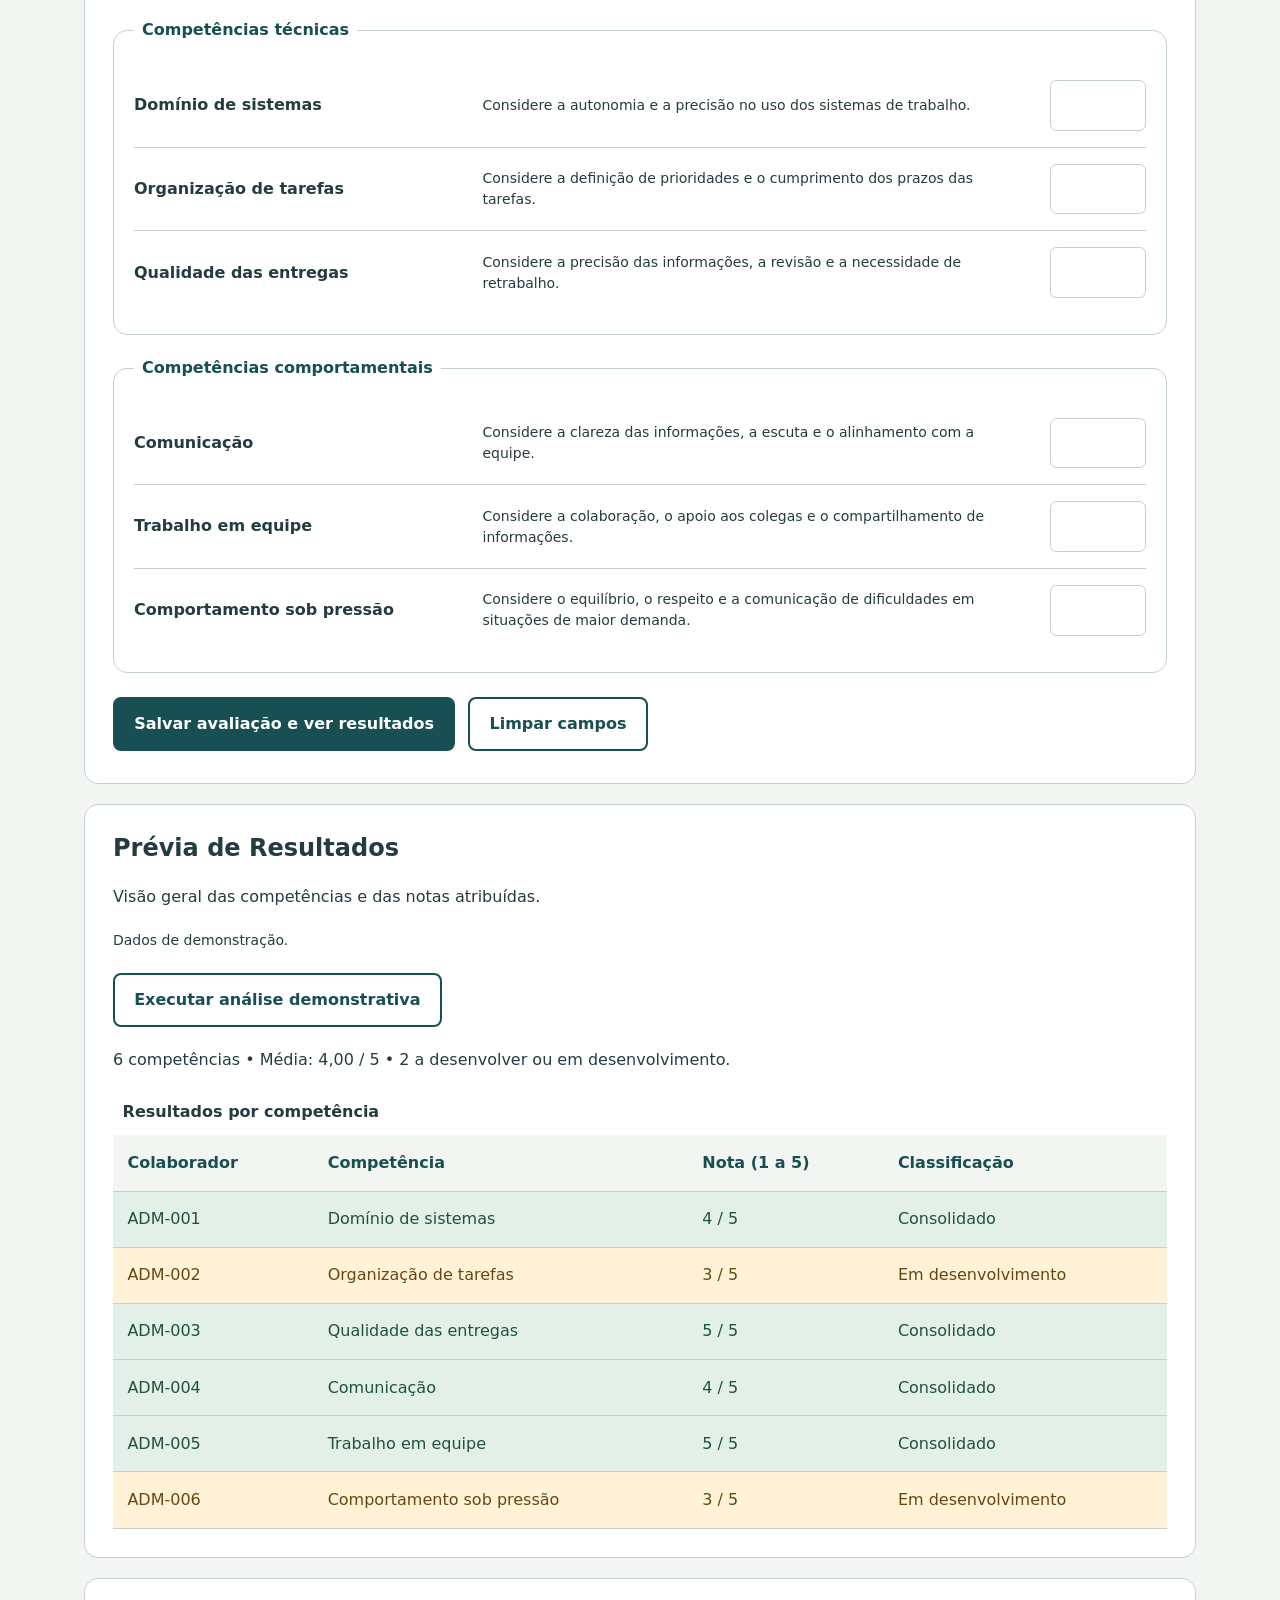
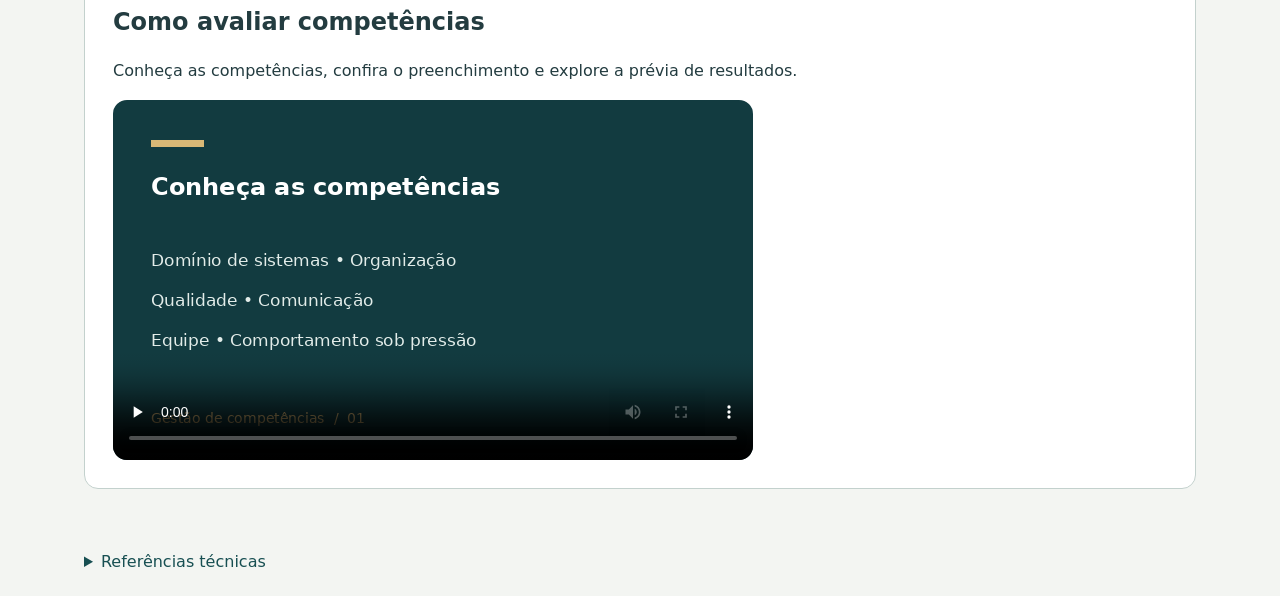
==== commit 3937688e: "feat: adiciona funcoes e previa dinamica" ====
--- a/index.html
+++ b/index.html
@@ -105,6 +105,7 @@
     <p>Visão geral das competências e das notas atribuídas.</p>
     <p><small>Dados de demonstração.</small></p>
     <button type="button" id="executar-analise" class="botao botao-secundario">Executar análise demonstrativa</button>
+    <p id="resumo-previa" aria-live="polite"></p>
     <div class="tabela-container">
     <table>
         <caption>Resultados por competência</caption>
@@ -113,16 +114,10 @@
                 <th scope="col">Colaborador</th>
                 <th scope="col">Competência</th>
                 <th scope="col">Nota (1 a 5)</th>
+                <th scope="col">Classificação</th>
             </tr>
         </thead>
-        <tbody>
-            <tr><td>ADM-001</td><td>Domínio de sistemas</td><td>4</td></tr>
-            <tr><td>ADM-002</td><td>Organização de tarefas</td><td>3</td></tr>
-            <tr><td>ADM-003</td><td>Qualidade das entregas</td><td>5</td></tr>
-            <tr><td>ADM-004</td><td>Comunicação</td><td>4</td></tr>
-            <tr><td>ADM-005</td><td>Trabalho em equipe</td><td>5</td></tr>
-            <tr><td>ADM-006</td><td>Comportamento sob pressão</td><td>3</td></tr>
-        </tbody>
+        <tbody id="lista-previa"></tbody>
     </table>
     </div>
 
@@ -149,5 +144,6 @@
     <script src="js/avaliacoes.js" defer></script>
     <script src="js/formulario.js" defer></script>
     <script src="js/logica.js" defer></script>
+    <script src="js/script.js" defer></script>
 </body>
 </html>
--- a/css/style.css
+++ b/css/style.css
@@ -341,3 +341,18 @@
 .nota-3 { width: 60%; }
 .nota-4 { width: 80%; }
 .nota-5 { width: 100%; }
+
+.faixa-inicial {
+    background: #fbe8e4;
+    color: #652d24;
+}
+
+.faixa-intermediaria {
+    background: #fff2d7;
+    color: #654810;
+}
+
+.faixa-consolidada {
+    background: #e3f0e9;
+    color: #20523a;
+}
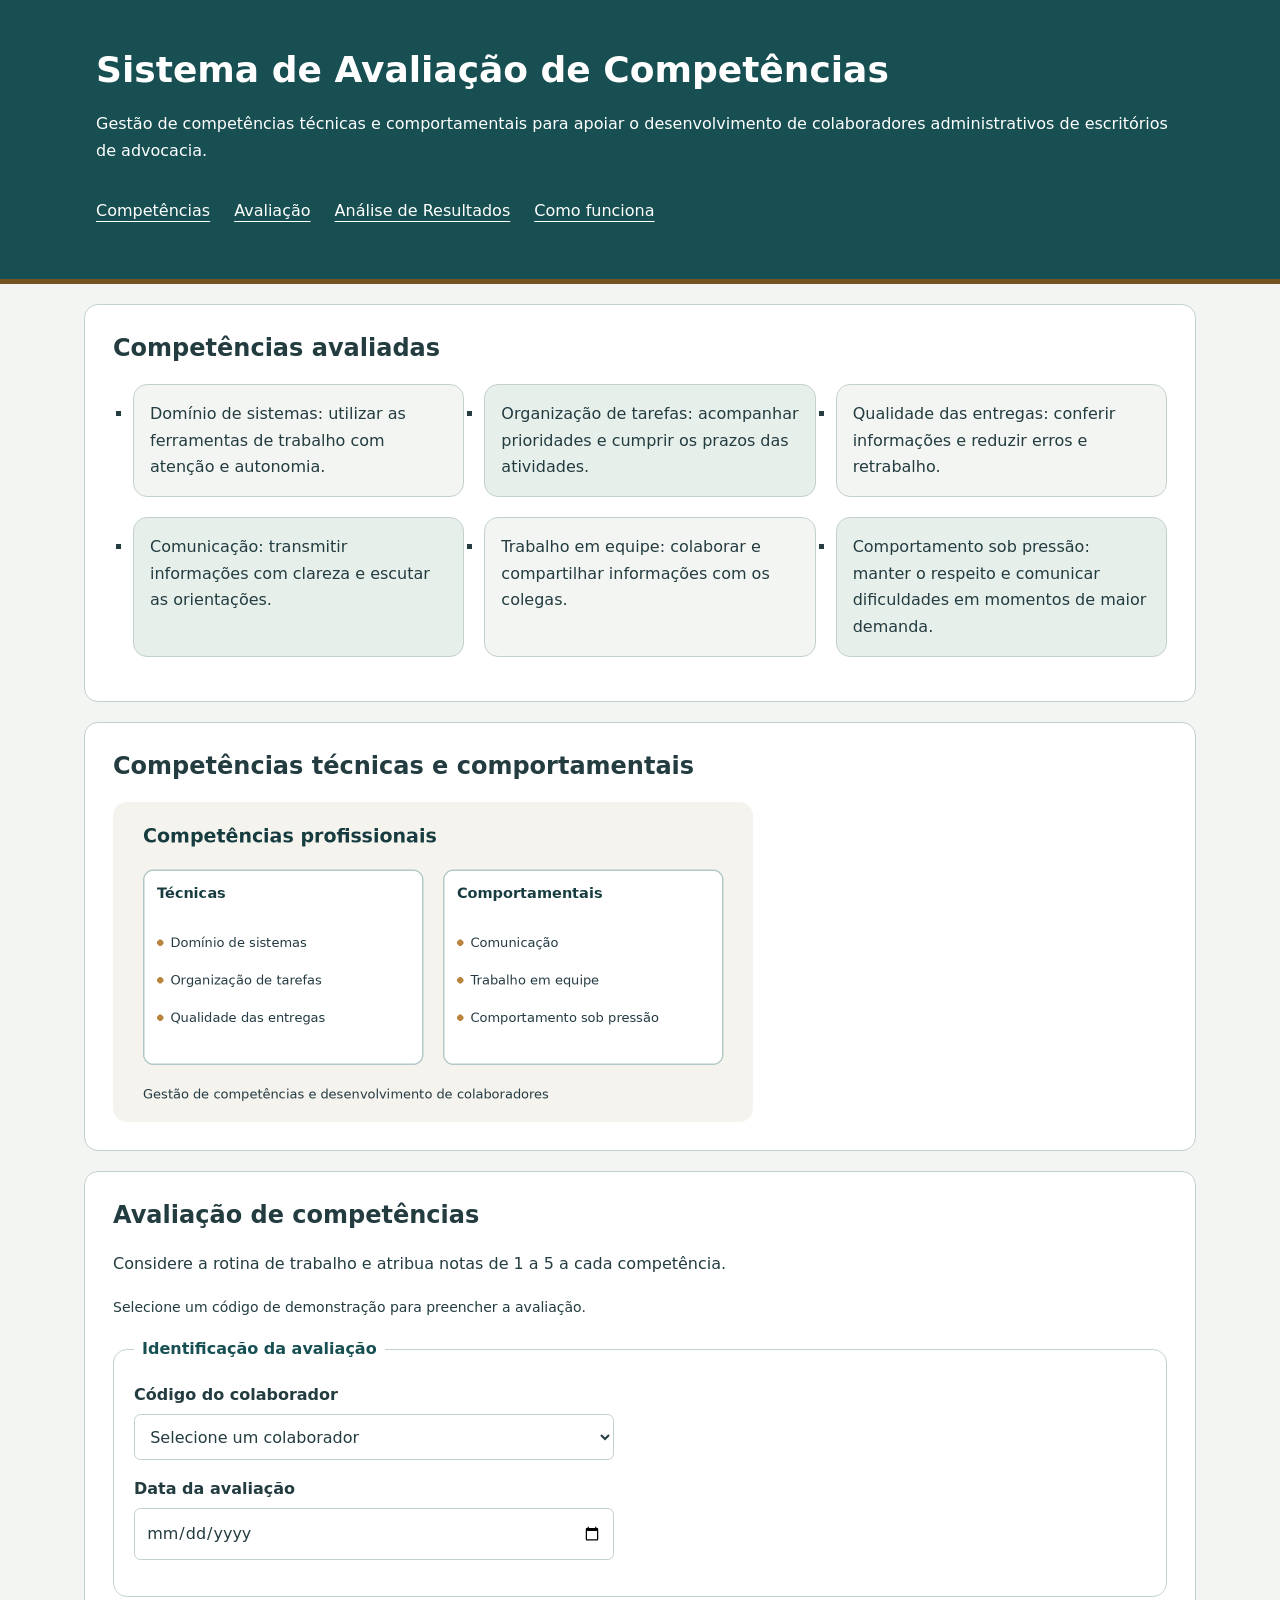
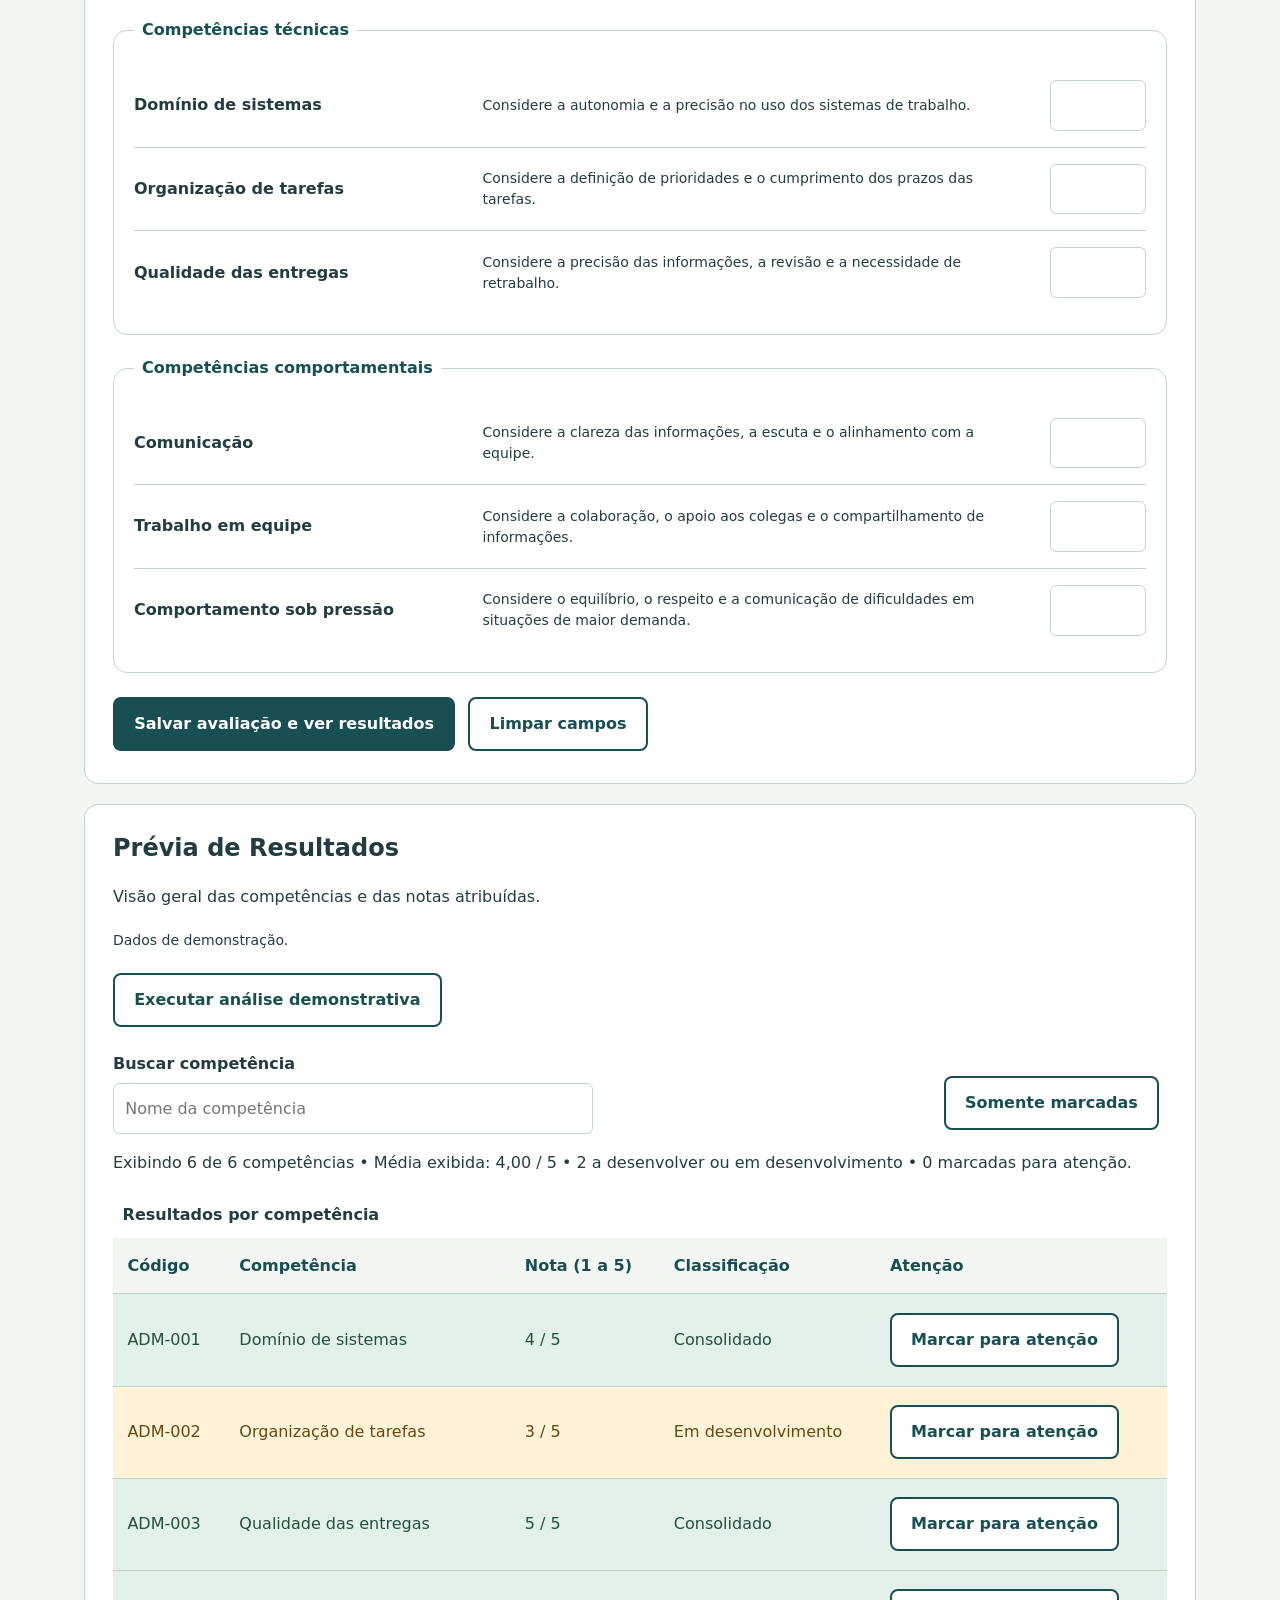
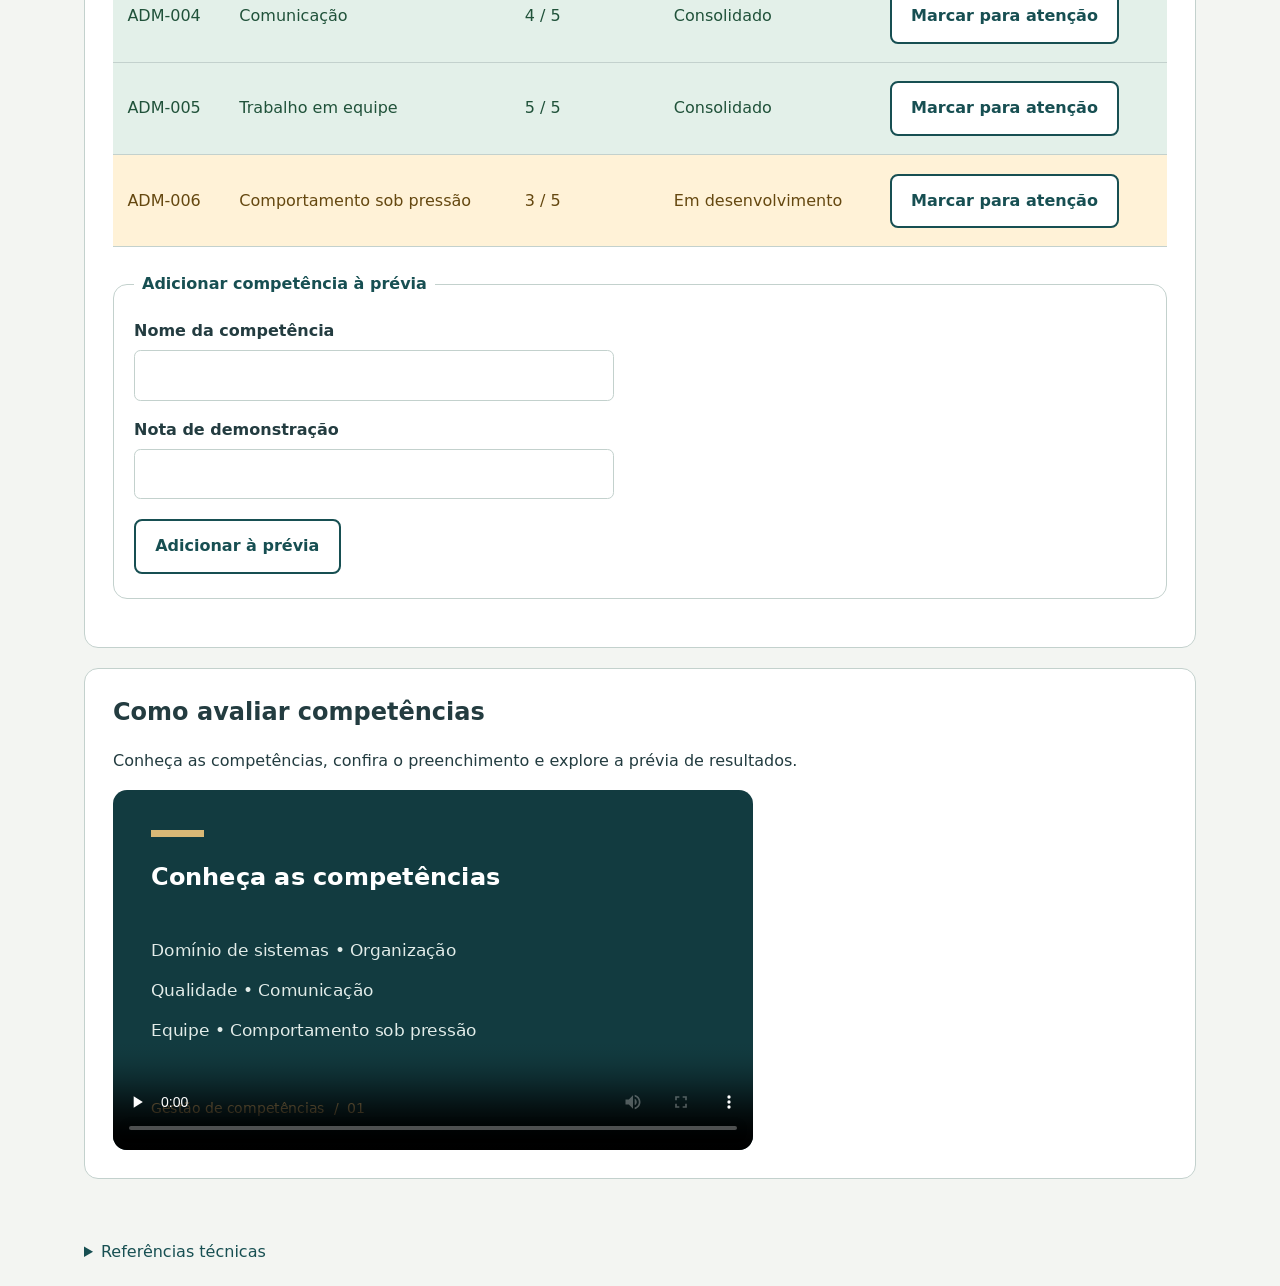
==== commit cc3cd720: "feat: adiciona eventos e filtros de competencias" ====
--- a/index.html
+++ b/index.html
@@ -105,21 +105,37 @@
     <p>Visão geral das competências e das notas atribuídas.</p>
     <p><small>Dados de demonstração.</small></p>
     <button type="button" id="executar-analise" class="botao botao-secundario">Executar análise demonstrativa</button>
+    <div class="controles-previa">
+        <p class="campo"><label for="busca-competencias">Buscar competência</label>
+        <input type="search" id="busca-competencias" placeholder="Nome da competência"></p>
+        <button type="button" id="filtrar-marcadas" class="botao botao-secundario" aria-pressed="false">Somente marcadas</button>
+    </div>
     <p id="resumo-previa" aria-live="polite"></p>
     <div class="tabela-container">
     <table>
         <caption>Resultados por competência</caption>
         <thead>
             <tr>
-                <th scope="col">Colaborador</th>
+                <th scope="col">Código</th>
                 <th scope="col">Competência</th>
                 <th scope="col">Nota (1 a 5)</th>
                 <th scope="col">Classificação</th>
+                <th scope="col">Atenção</th>
             </tr>
         </thead>
         <tbody id="lista-previa"></tbody>
     </table>
     </div>
+    <form id="form-competencia-previa">
+        <fieldset>
+            <legend>Adicionar competência à prévia</legend>
+            <p class="campo"><label for="nova-competencia">Nome da competência</label>
+            <input type="text" id="nova-competencia" name="nomeCompetencia" maxlength="100" required></p>
+            <p class="campo"><label for="nova-nota">Nota de demonstração</label>
+            <input type="number" id="nova-nota" name="notaCompetencia" min="1" max="5" step="1" required></p>
+            <button type="submit" class="botao botao-secundario">Adicionar à prévia</button>
+        </fieldset>
+    </form>
 
     </section>
     <section id="apresentacao" class="card">
--- a/css/style.css
+++ b/css/style.css
@@ -356,3 +356,29 @@
     background: #e3f0e9;
     color: #20523a;
 }
+
+.controles-previa {
+    display: flex;
+    flex-wrap: wrap;
+    align-items: end;
+    gap: var(--espaco);
+    margin-top: var(--espaco);
+}
+
+.controles-previa .campo {
+    flex: 1 1 15rem;
+    margin: 0;
+}
+
+.filtro-ativo {
+    color: var(--cor-superficie);
+    background: var(--cor-primaria);
+}
+
+.competencia-marcada td:first-child {
+    border-left: 0.25rem solid var(--cor-destaque);
+}
+
+#form-competencia-previa {
+    margin-top: 1.5rem;
+}
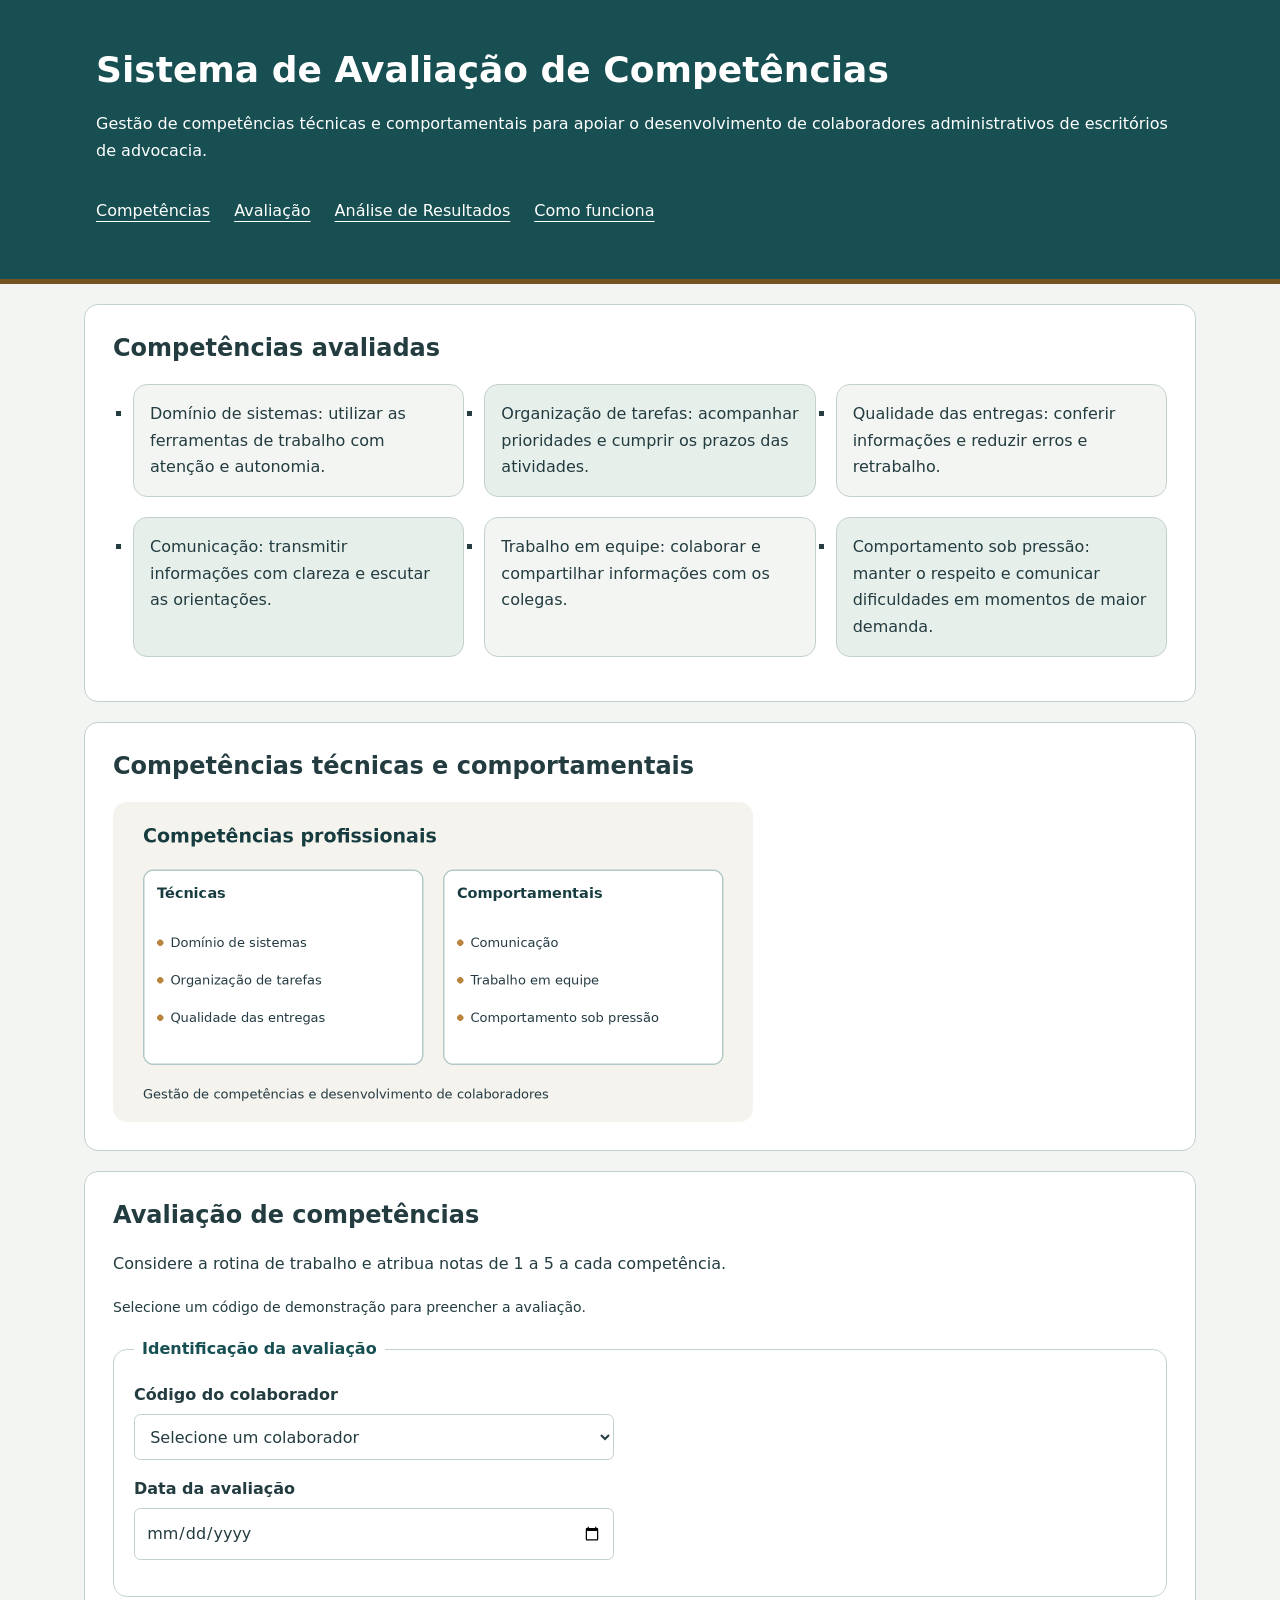
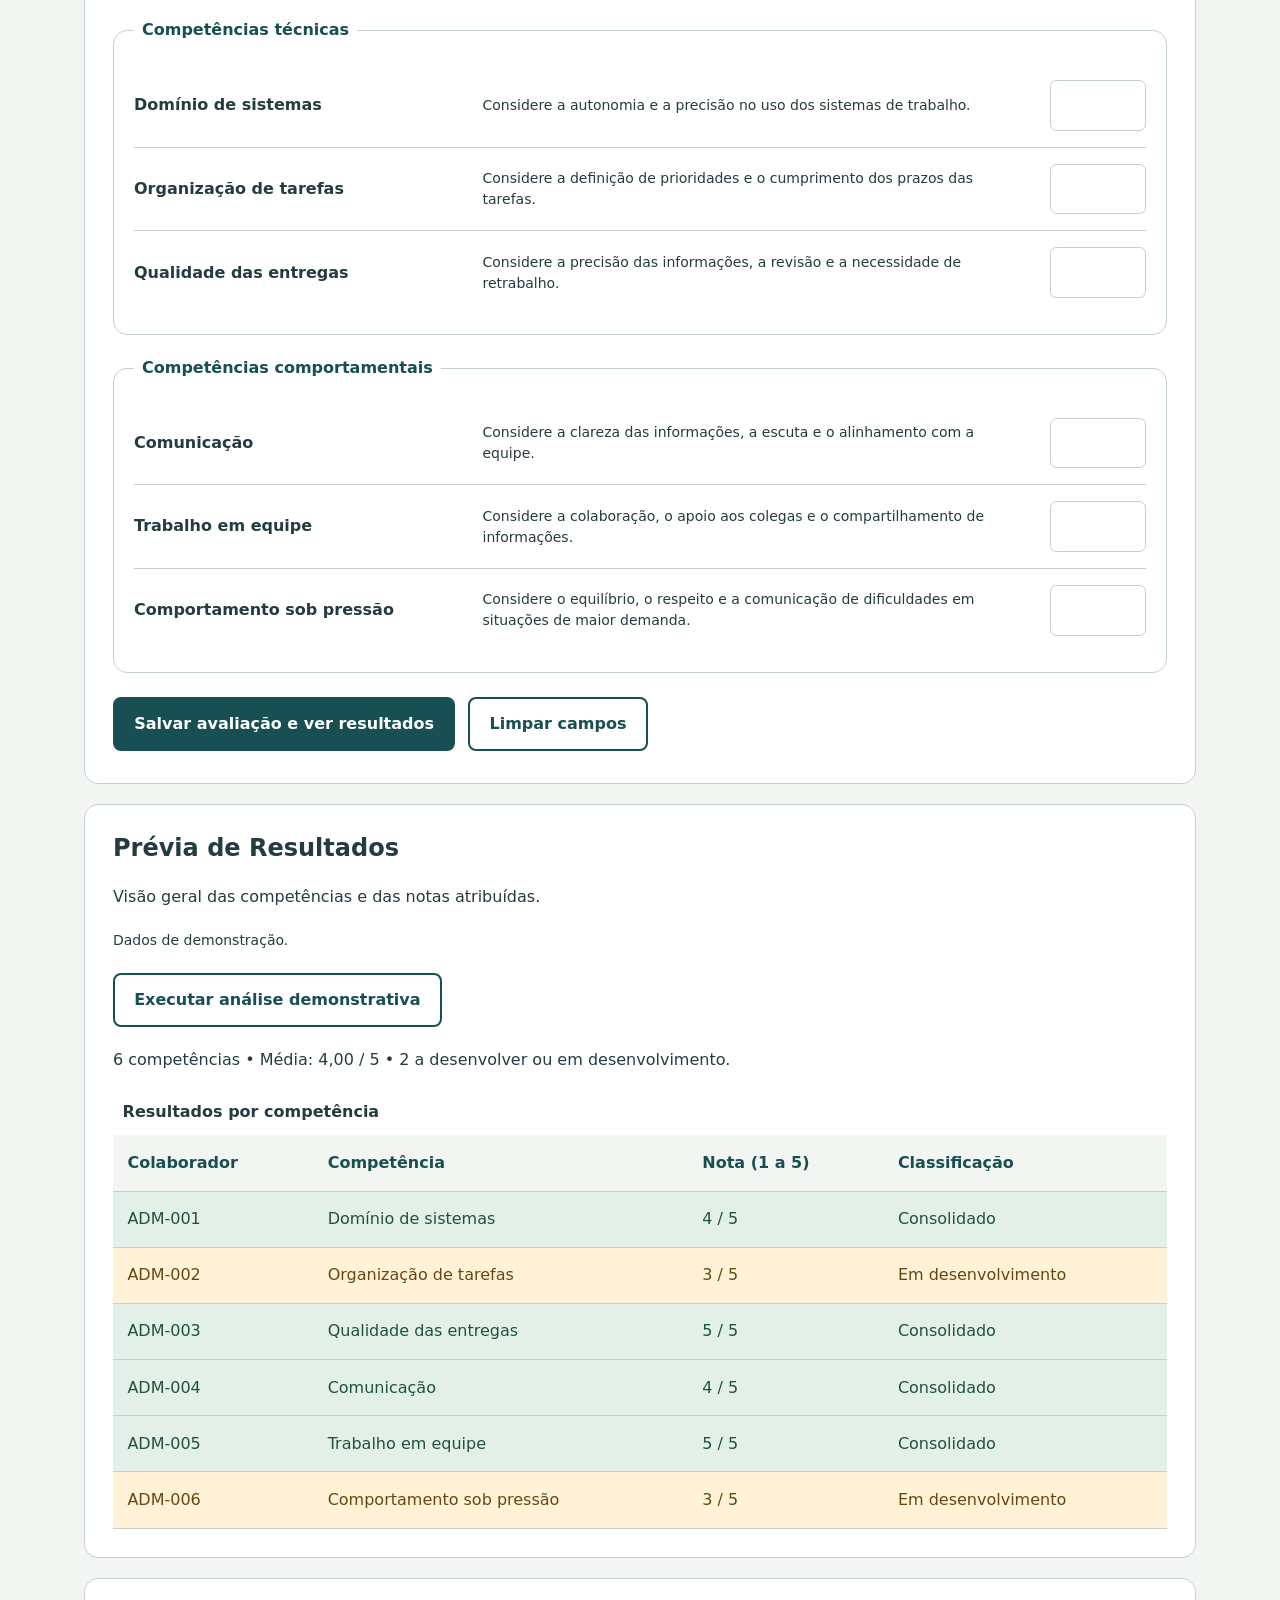
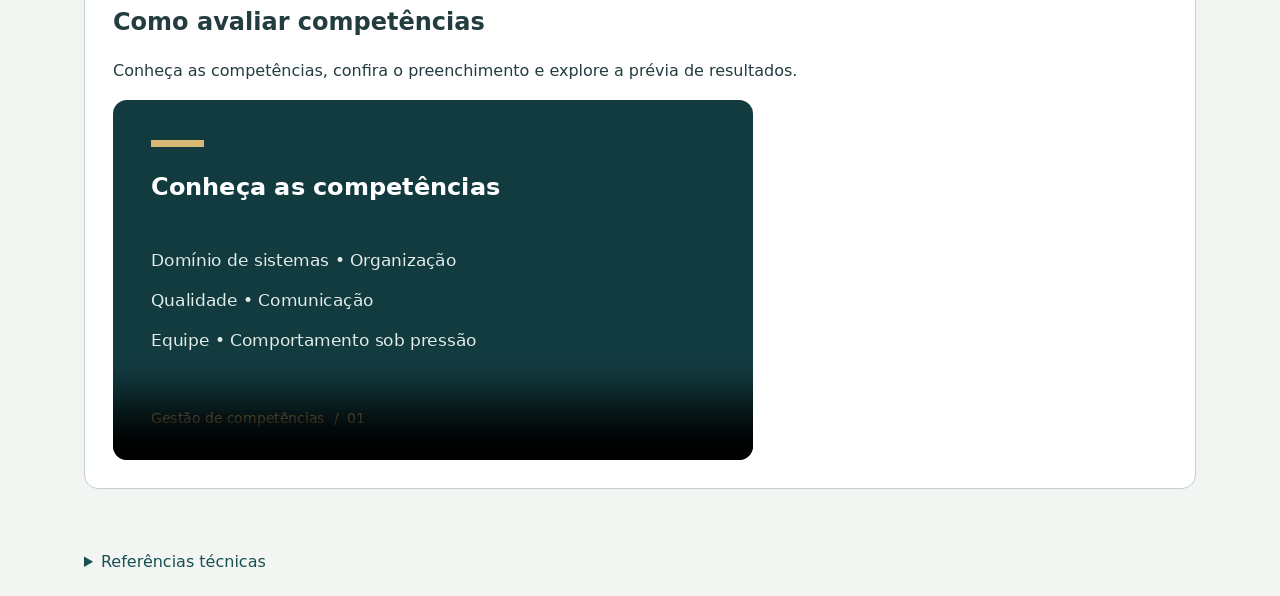
==== commit 156622c6: "Merge pull request #14 from elisreginavieiravital/feature/js-funcoes-dom feat: adiciona funcoes e pr" ====
--- a/index.html
+++ b/index.html
@@ -105,37 +105,21 @@
     <p>Visão geral das competências e das notas atribuídas.</p>
     <p><small>Dados de demonstração.</small></p>
     <button type="button" id="executar-analise" class="botao botao-secundario">Executar análise demonstrativa</button>
-    <div class="controles-previa">
-        <p class="campo"><label for="busca-competencias">Buscar competência</label>
-        <input type="search" id="busca-competencias" placeholder="Nome da competência"></p>
-        <button type="button" id="filtrar-marcadas" class="botao botao-secundario" aria-pressed="false">Somente marcadas</button>
-    </div>
     <p id="resumo-previa" aria-live="polite"></p>
     <div class="tabela-container">
     <table>
         <caption>Resultados por competência</caption>
         <thead>
             <tr>
-                <th scope="col">Código</th>
+                <th scope="col">Colaborador</th>
                 <th scope="col">Competência</th>
                 <th scope="col">Nota (1 a 5)</th>
                 <th scope="col">Classificação</th>
-                <th scope="col">Atenção</th>
             </tr>
         </thead>
         <tbody id="lista-previa"></tbody>
     </table>
     </div>
-    <form id="form-competencia-previa">
-        <fieldset>
-            <legend>Adicionar competência à prévia</legend>
-            <p class="campo"><label for="nova-competencia">Nome da competência</label>
-            <input type="text" id="nova-competencia" name="nomeCompetencia" maxlength="100" required></p>
-            <p class="campo"><label for="nova-nota">Nota de demonstração</label>
-            <input type="number" id="nova-nota" name="notaCompetencia" min="1" max="5" step="1" required></p>
-            <button type="submit" class="botao botao-secundario">Adicionar à prévia</button>
-        </fieldset>
-    </form>
 
     </section>
     <section id="apresentacao" class="card">
--- a/css/style.css
+++ b/css/style.css
@@ -356,29 +356,3 @@
     background: #e3f0e9;
     color: #20523a;
 }
-
-.controles-previa {
-    display: flex;
-    flex-wrap: wrap;
-    align-items: end;
-    gap: var(--espaco);
-    margin-top: var(--espaco);
-}
-
-.controles-previa .campo {
-    flex: 1 1 15rem;
-    margin: 0;
-}
-
-.filtro-ativo {
-    color: var(--cor-superficie);
-    background: var(--cor-primaria);
-}
-
-.competencia-marcada td:first-child {
-    border-left: 0.25rem solid var(--cor-destaque);
-}
-
-#form-competencia-previa {
-    margin-top: 1.5rem;
-}
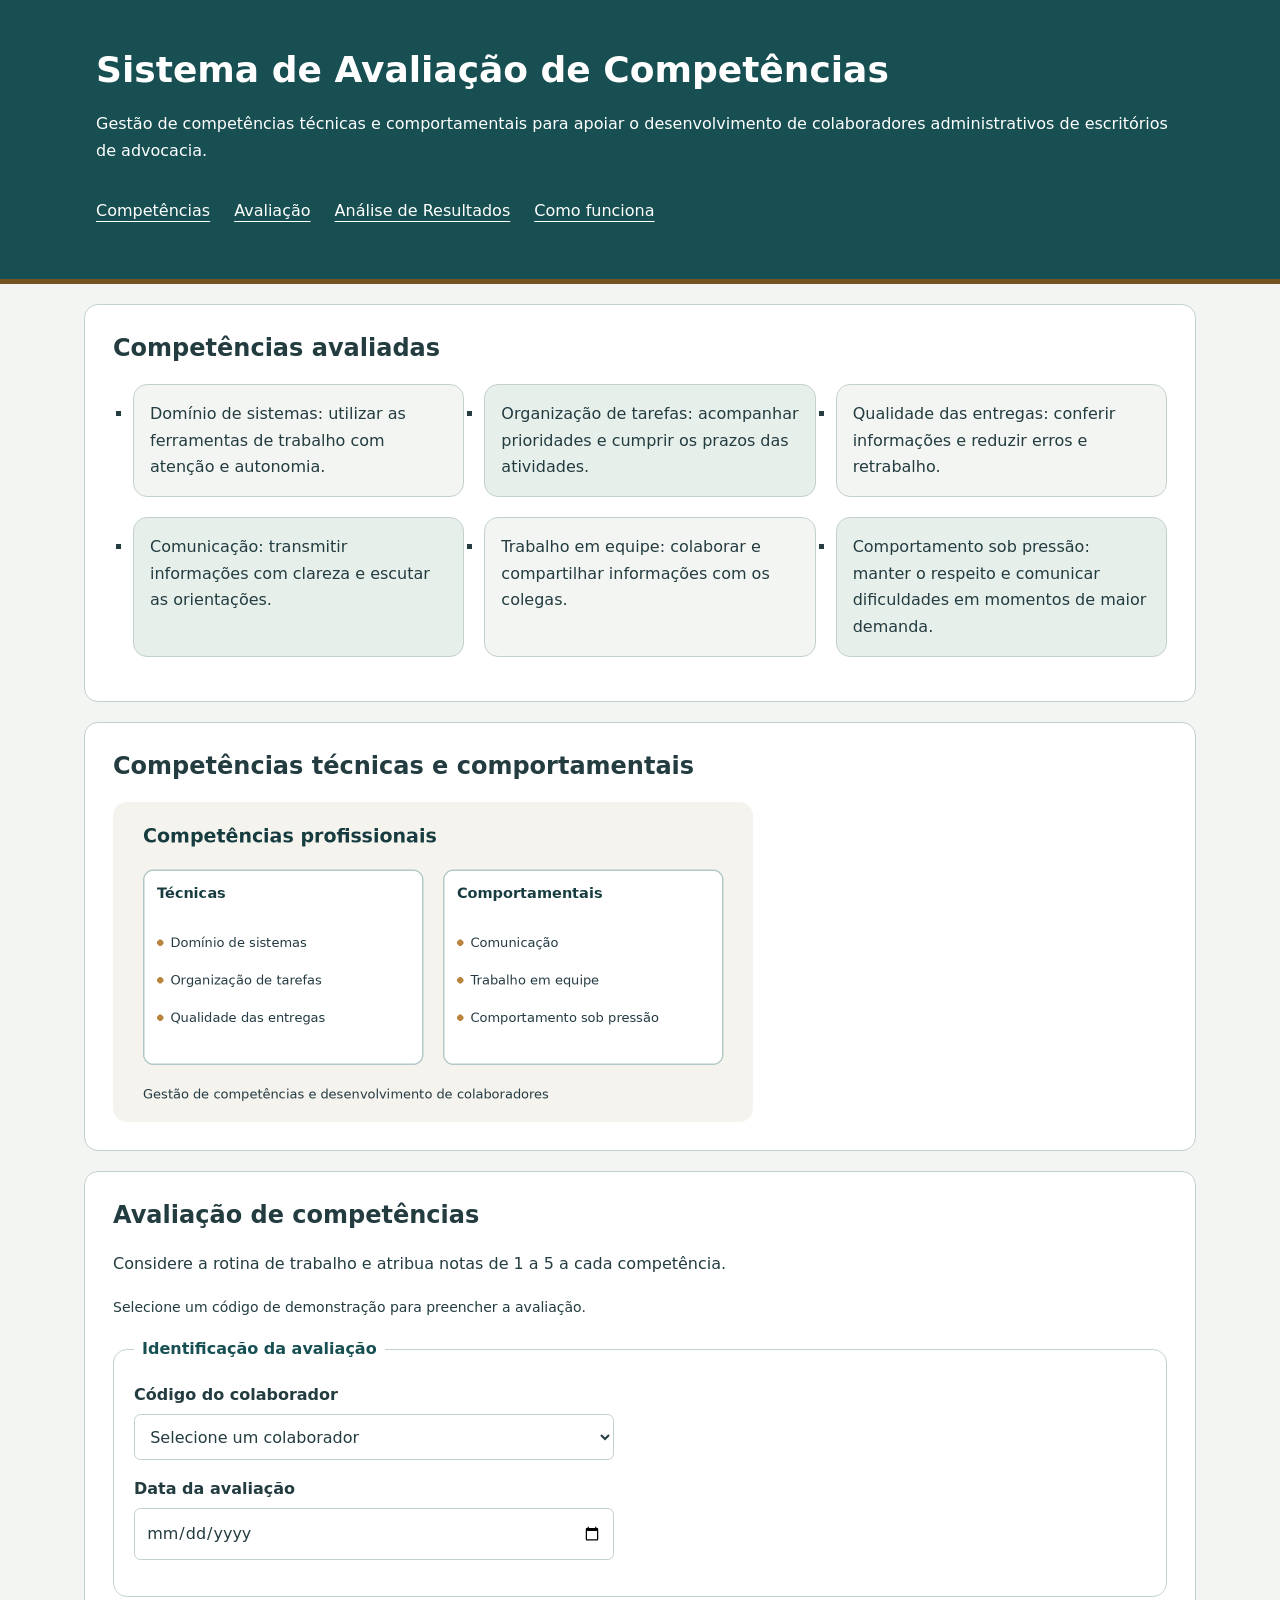
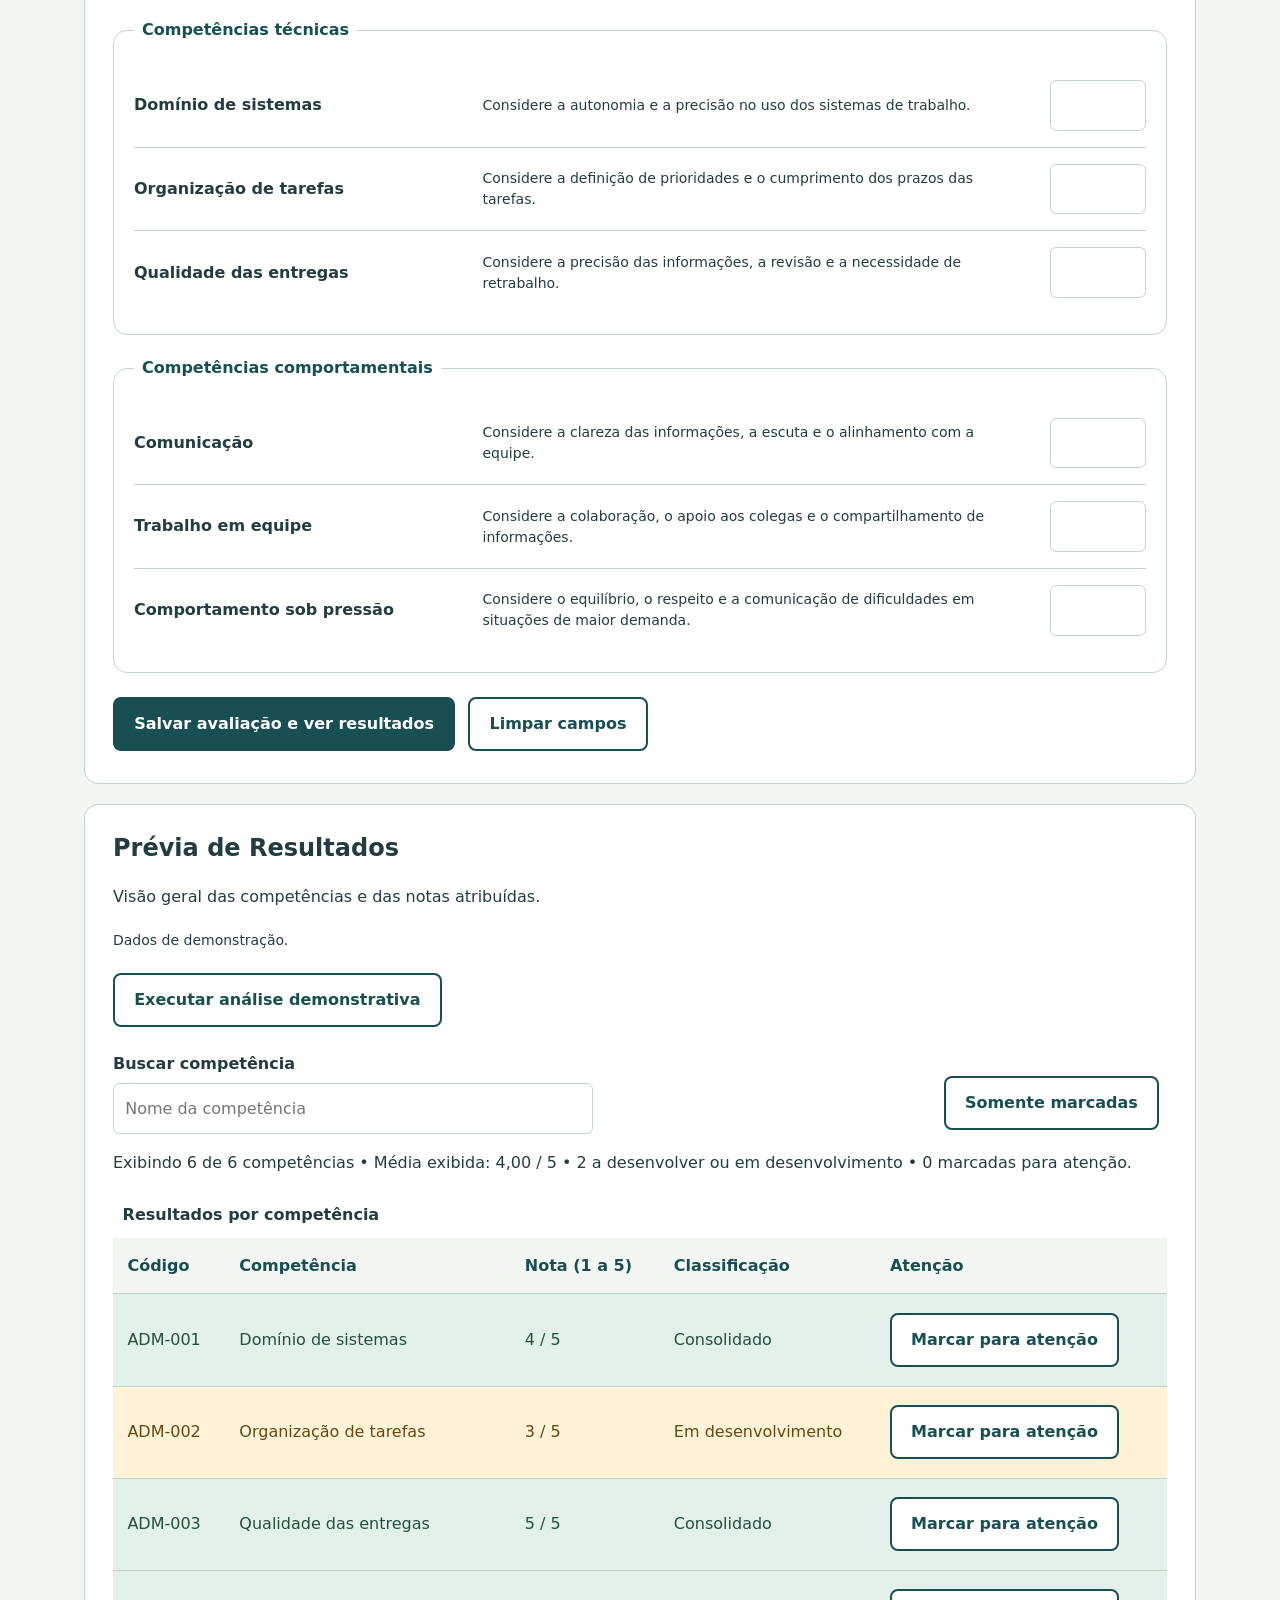
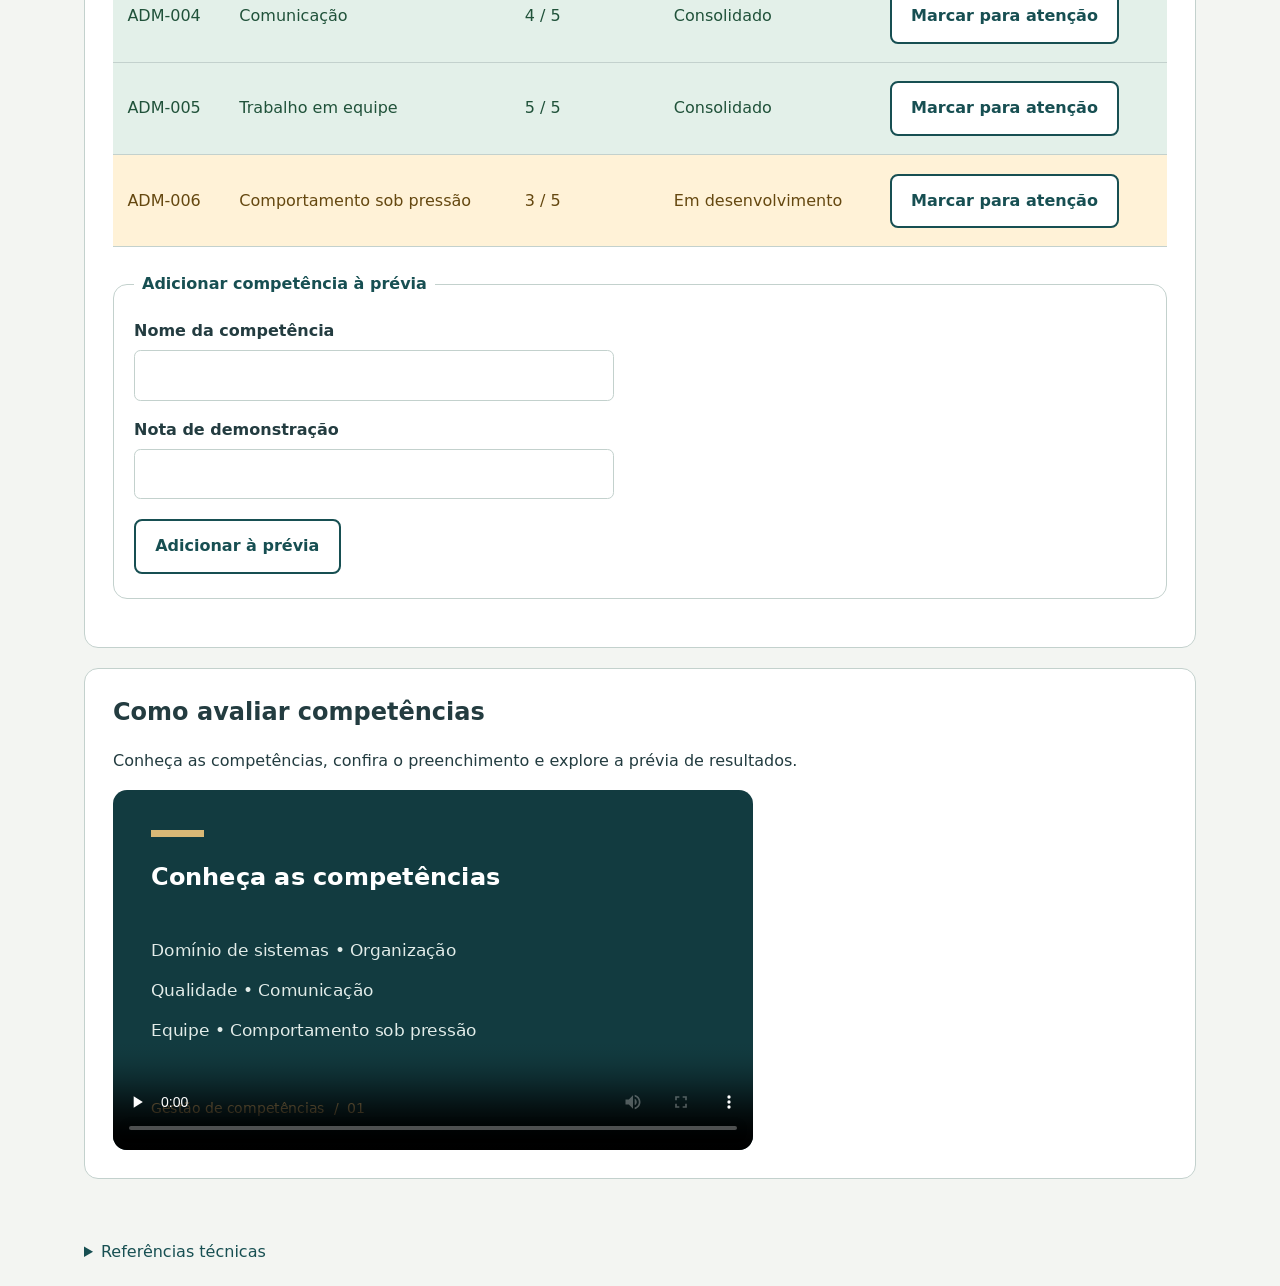
==== commit 34574851: "Merge pull request #15 from elisreginavieiravital/feature/js-dom-eventos feat: adiciona eventos e fi" ====
--- a/index.html
+++ b/index.html
@@ -105,21 +105,37 @@
     <p>Visão geral das competências e das notas atribuídas.</p>
     <p><small>Dados de demonstração.</small></p>
     <button type="button" id="executar-analise" class="botao botao-secundario">Executar análise demonstrativa</button>
+    <div class="controles-previa">
+        <p class="campo"><label for="busca-competencias">Buscar competência</label>
+        <input type="search" id="busca-competencias" placeholder="Nome da competência"></p>
+        <button type="button" id="filtrar-marcadas" class="botao botao-secundario" aria-pressed="false">Somente marcadas</button>
+    </div>
     <p id="resumo-previa" aria-live="polite"></p>
     <div class="tabela-container">
     <table>
         <caption>Resultados por competência</caption>
         <thead>
             <tr>
-                <th scope="col">Colaborador</th>
+                <th scope="col">Código</th>
                 <th scope="col">Competência</th>
                 <th scope="col">Nota (1 a 5)</th>
                 <th scope="col">Classificação</th>
+                <th scope="col">Atenção</th>
             </tr>
         </thead>
         <tbody id="lista-previa"></tbody>
     </table>
     </div>
+    <form id="form-competencia-previa">
+        <fieldset>
+            <legend>Adicionar competência à prévia</legend>
+            <p class="campo"><label for="nova-competencia">Nome da competência</label>
+            <input type="text" id="nova-competencia" name="nomeCompetencia" maxlength="100" required></p>
+            <p class="campo"><label for="nova-nota">Nota de demonstração</label>
+            <input type="number" id="nova-nota" name="notaCompetencia" min="1" max="5" step="1" required></p>
+            <button type="submit" class="botao botao-secundario">Adicionar à prévia</button>
+        </fieldset>
+    </form>
 
     </section>
     <section id="apresentacao" class="card">
--- a/css/style.css
+++ b/css/style.css
@@ -356,3 +356,29 @@
     background: #e3f0e9;
     color: #20523a;
 }
+
+.controles-previa {
+    display: flex;
+    flex-wrap: wrap;
+    align-items: end;
+    gap: var(--espaco);
+    margin-top: var(--espaco);
+}
+
+.controles-previa .campo {
+    flex: 1 1 15rem;
+    margin: 0;
+}
+
+.filtro-ativo {
+    color: var(--cor-superficie);
+    background: var(--cor-primaria);
+}
+
+.competencia-marcada td:first-child {
+    border-left: 0.25rem solid var(--cor-destaque);
+}
+
+#form-competencia-previa {
+    margin-top: 1.5rem;
+}
